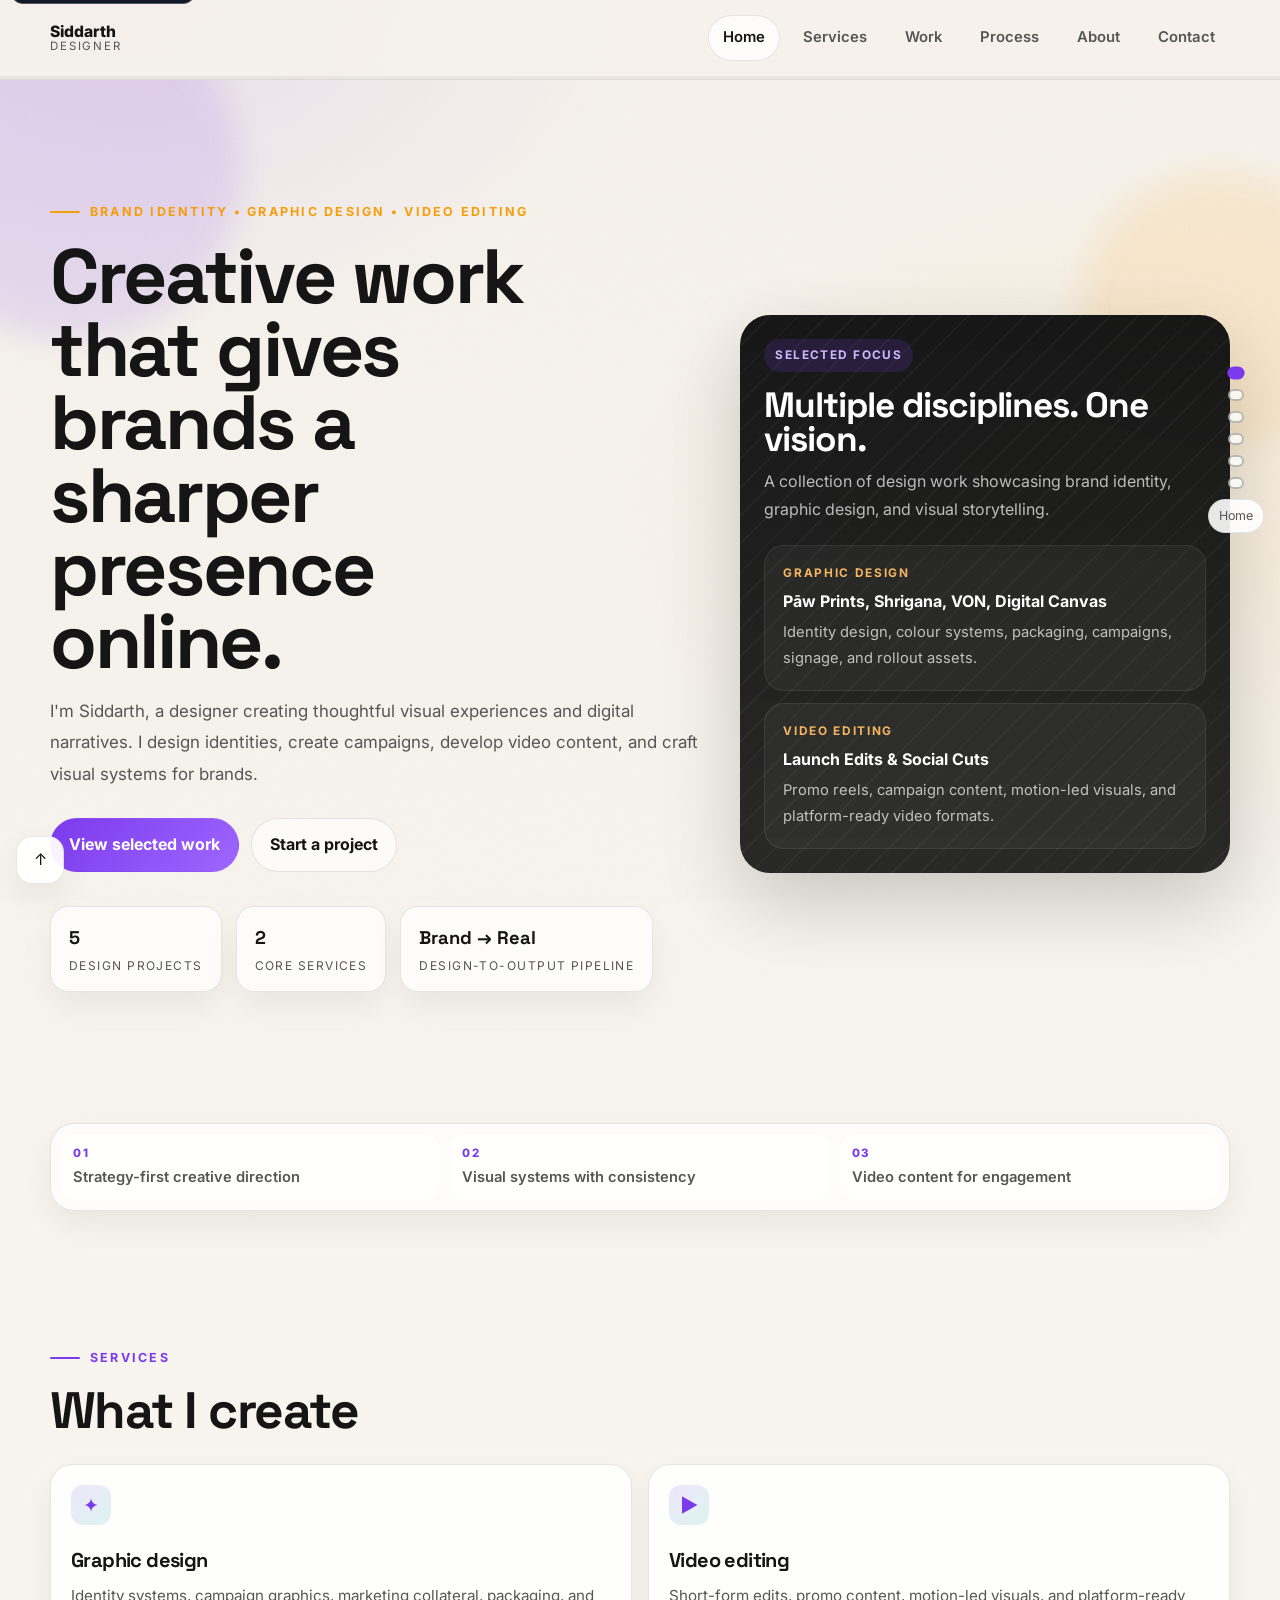
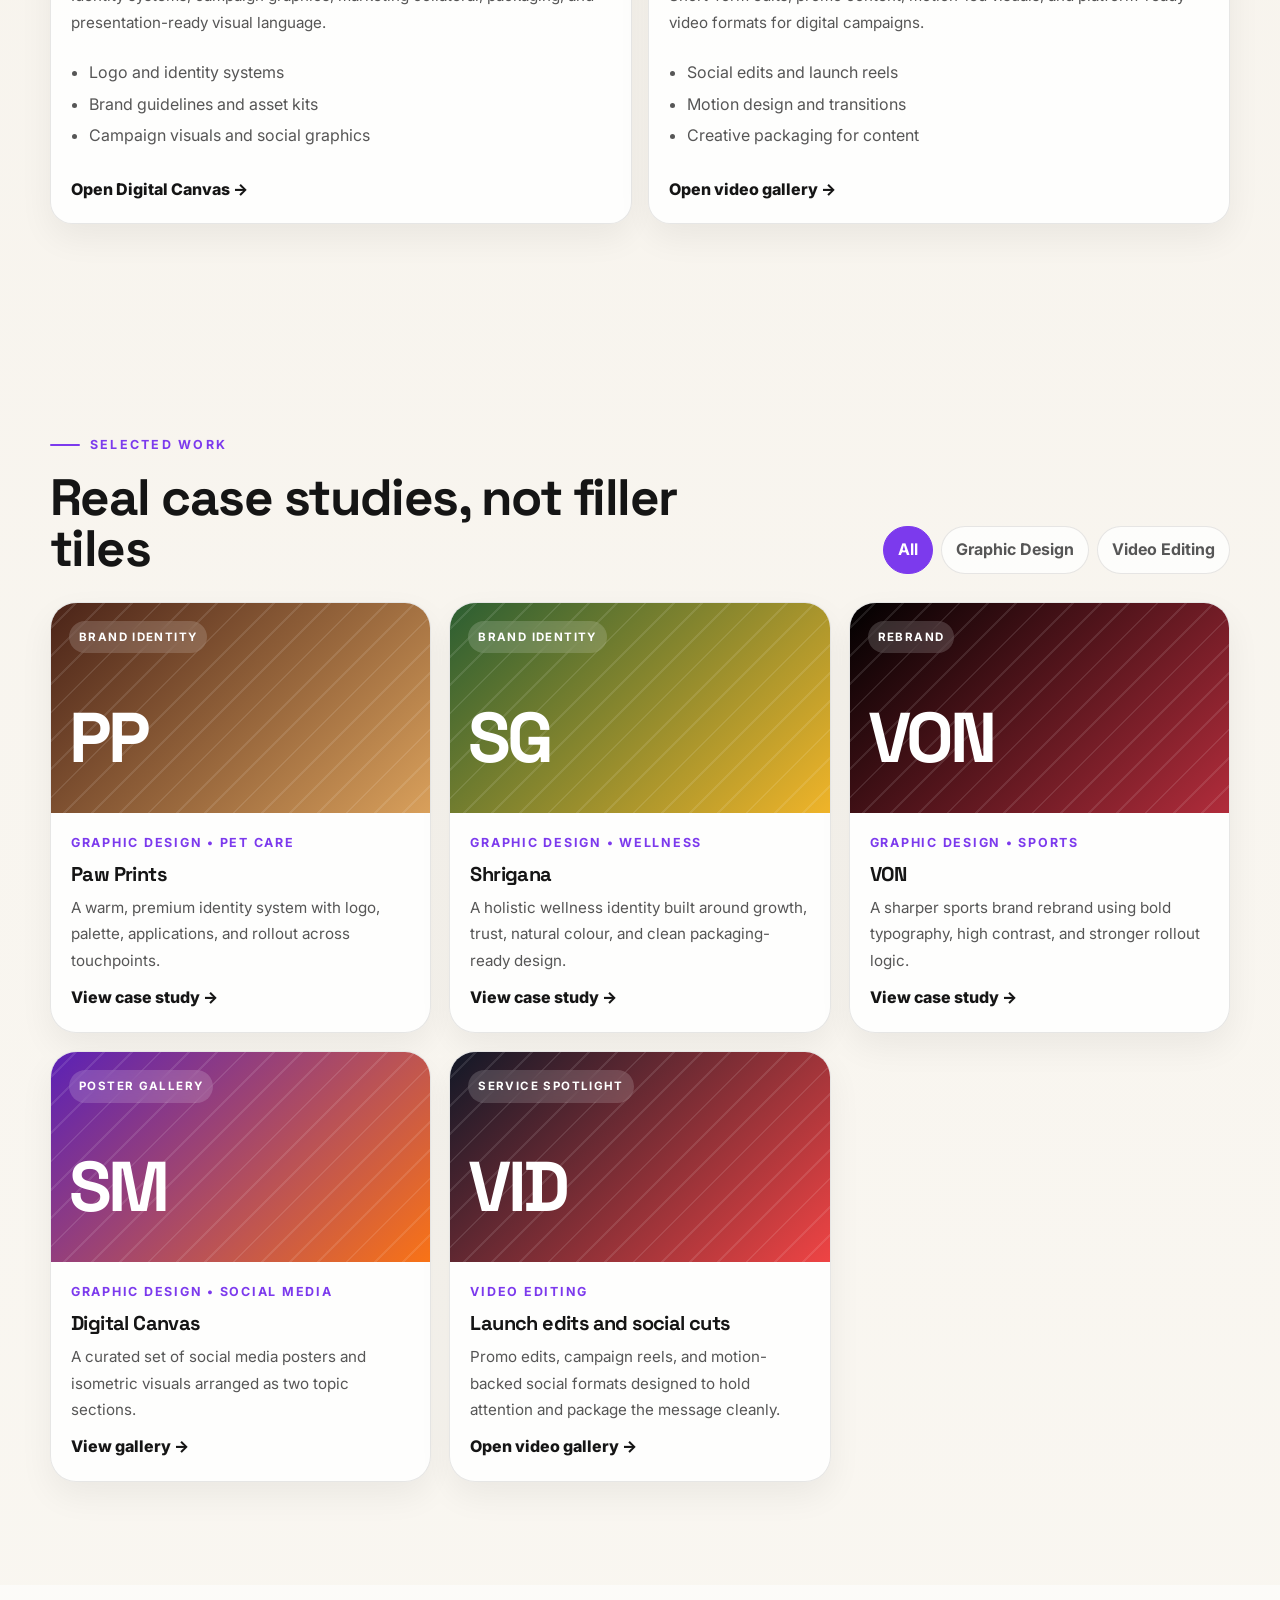
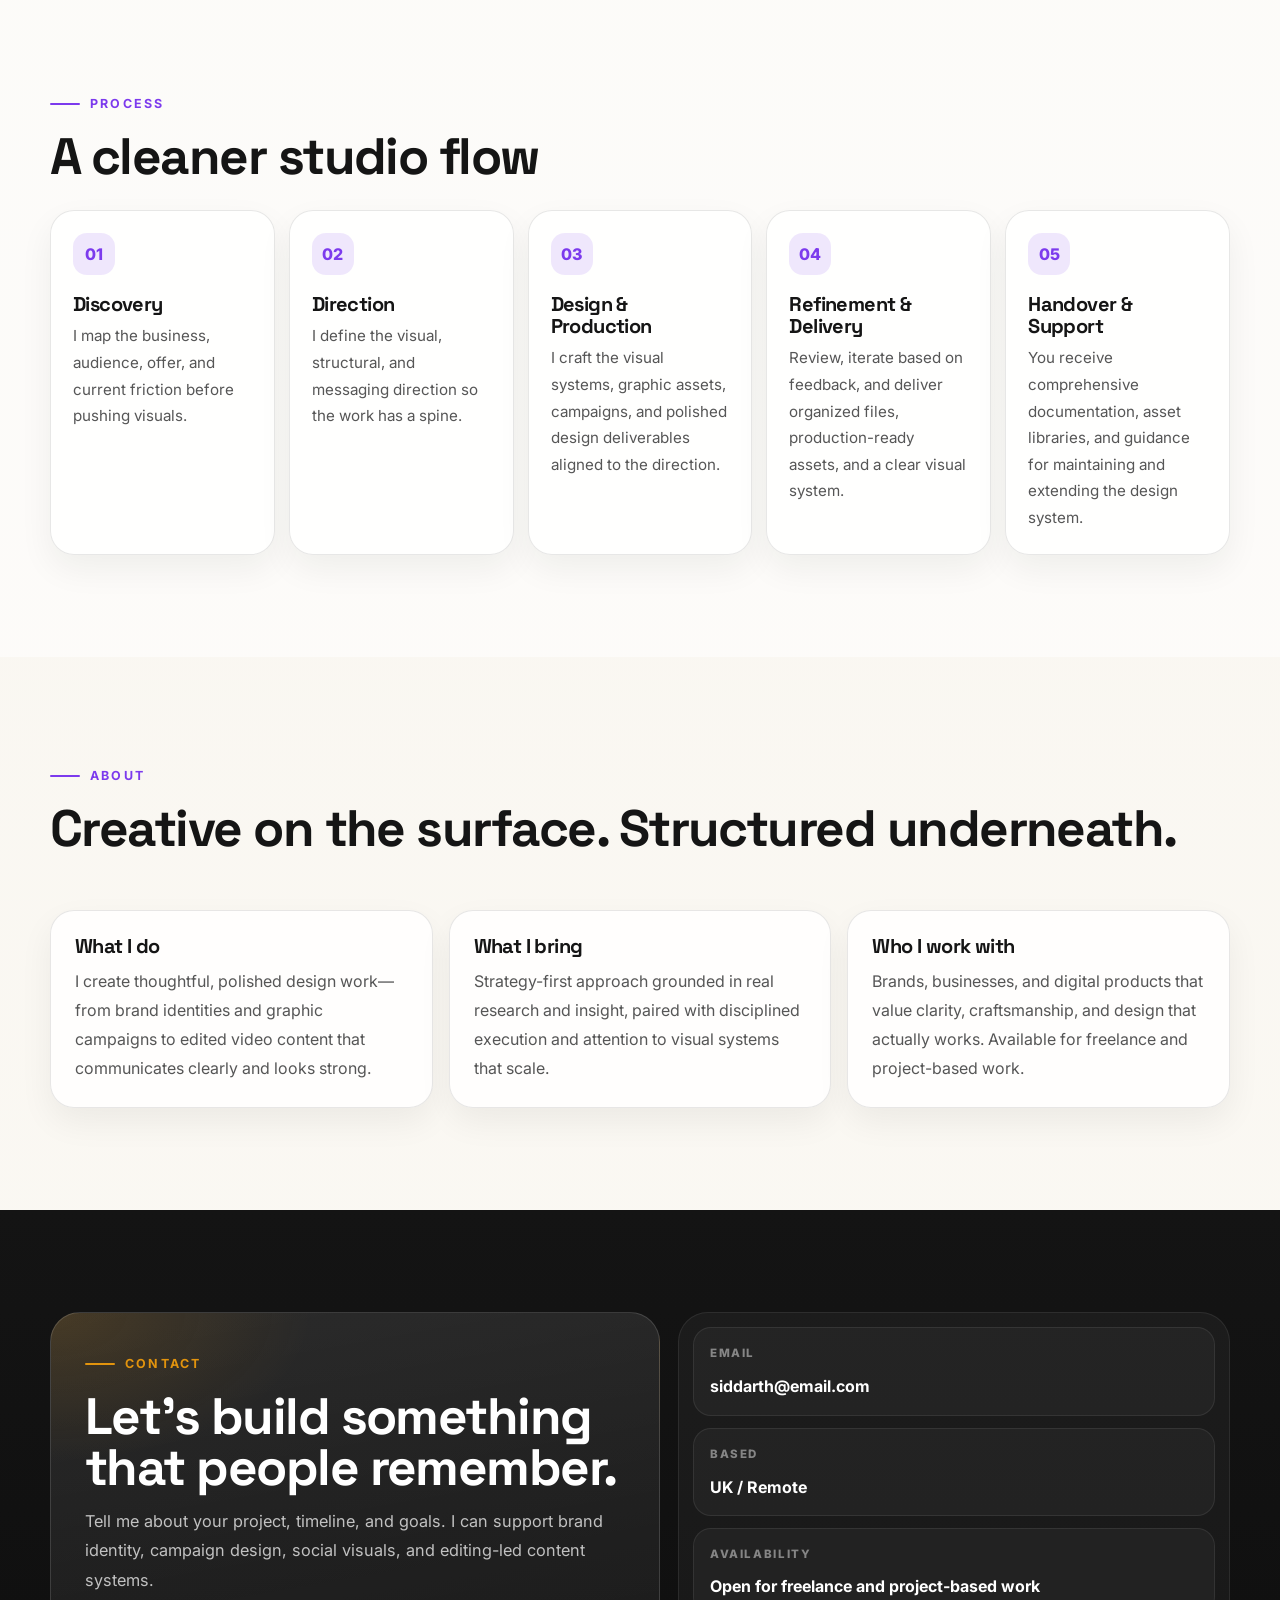
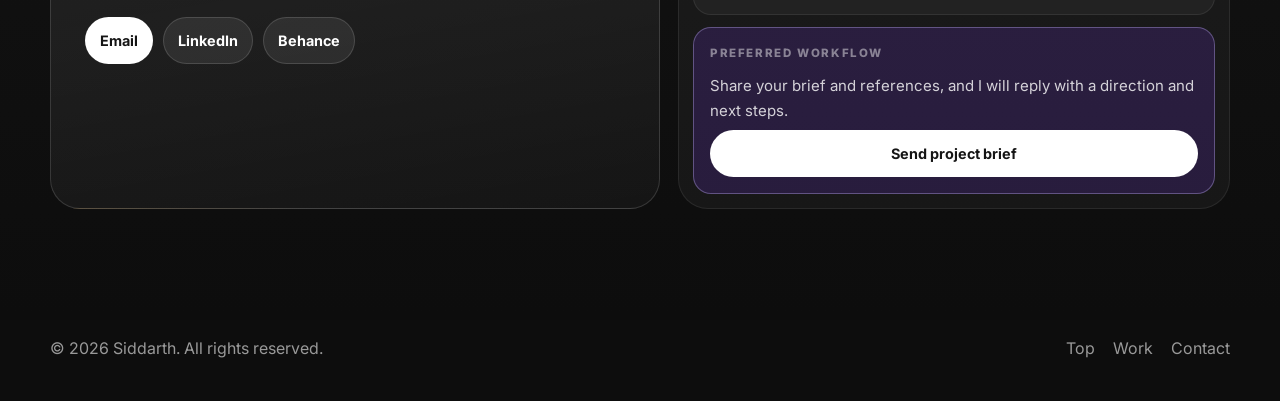
==== index.html @ 97057304 "commit" ====
<!doctype html>
<html lang="en">
<head>
  <meta charset="utf-8" />
  <meta name="viewport" content="width=device-width,initial-scale=1" />
  <title>Siddarth — Creative Designer Portfolio</title>
  <meta name="description" content="Siddarth is a designer specializing in graphic design, brand identity, and video editing. Explore comprehensive case studies and design work." />
  <link rel="preconnect" href="https://fonts.googleapis.com">
  <link rel="preconnect" href="https://fonts.gstatic.com" crossorigin>
  <link href="https://fonts.googleapis.com/css2?family=Inter:wght@400;500;600;700;800&family=Space+Grotesk:wght@500;700&display=swap" rel="stylesheet">
  <link rel="stylesheet" href="style.css" />
  <script defer src="app.js"></script>
</head>
<body>
  <a class="skip-link" href="#main-content">Skip to main content</a>
  <header class="topbar">
    <div class="wrap topbar__row">
      <a class="brand" href="#home" data-jump="#home" aria-label="Siddarth Home">

        <span class="brand__text">
          <span class="brand__name">Siddarth</span>
          <span class="brand__sub">Designer</span>
        </span>
      </a>

      <button class="menuBtn" type="button" data-menu-btn aria-controls="siteNav" aria-expanded="false">
        <span class="menuBtn__line"></span>
        <span class="menuBtn__line"></span>
        <span class="menuBtn__line"></span>
        <span class="srOnly">Open menu</span>
      </button>

      <nav class="nav" id="siteNav" data-nav>
        <a class="nav__link is-active" href="#home" data-jump="#home">Home</a>
        <a class="nav__link" href="#services" data-jump="#services">Services</a>
        <a class="nav__link" href="#work" data-jump="#work">Work</a>
        <a class="nav__link" href="#process" data-jump="#process">Process</a>
        <a class="nav__link" href="#about" data-jump="#about">About</a>
        <a class="nav__link" href="#contact" data-jump="#contact">Contact</a>
      </nav>
    </div>
    <div class="progressWrap" aria-hidden="true">
      <div class="progressBar" data-progress></div>
    </div>
  </header>

  <aside class="rail" aria-label="Quick jump navigation">
    <button class="rail__dot is-active" data-jump="#home" aria-label="Go to Home"></button>
    <button class="rail__dot" data-jump="#services" aria-label="Go to Services"></button>
    <button class="rail__dot" data-jump="#work" aria-label="Go to Work"></button>
    <button class="rail__dot" data-jump="#process" aria-label="Go to Process"></button>
    <button class="rail__dot" data-jump="#about" aria-label="Go to About"></button>
    <button class="rail__dot" data-jump="#contact" aria-label="Go to Contact"></button>
    <span class="rail__label" data-rail-label>Home</span>
  </aside>

  <button class="backToTop" type="button" data-top aria-label="Back to top">↑</button>

  <main id="main-content">
    <section id="home" class="section hero" data-section data-label="Home">
      <div class="hero__glow hero__glow--one" aria-hidden="true"></div>
      <div class="hero__glow hero__glow--two" aria-hidden="true"></div>
      <div class="wrap hero__grid">
        <div class="hero__content reveal">
          <p class="eyebrow">Brand identity • Graphic design • Video editing</p>
          <h1 class="hero__title">Creative work that gives brands a sharper presence online.</h1>
          <p class="hero__lead">
            I'm Siddarth, a designer creating thoughtful visual experiences and digital narratives.
            I design identities, create campaigns, develop video content, and craft visual systems for brands.
          </p>

          <div class="hero__actions">
            <a class="btn btn--primary" href="#work" data-jump="#work">View selected work</a>
            <a class="btn btn--ghost" href="#contact" data-jump="#contact">Start a project</a>
          </div>

          <div class="hero__stats">
            <div class="stat">
              <span class="stat__num">5</span>
              <span class="stat__label">design projects</span>
            </div>
            <div class="stat">
              <span class="stat__num">2</span>
              <span class="stat__label">core services</span>
            </div>
            <div class="stat">
              <span class="stat__num">Brand → Real</span>
              <span class="stat__label">design-to-output pipeline</span>
            </div>
          </div>
        </div>

        <div class="heroPanel reveal reveal--delay1">
          <div class="heroPanel__top">
            <span class="heroPanel__tag">Selected focus</span>
            <h2>Multiple disciplines. One vision.</h2>
            <p>A collection of design work showcasing brand identity, graphic design, and visual storytelling.</p>
          </div>
          <div class="heroPanel__list">
            <article class="heroMiniCard">
              <span class="heroMiniCard__meta">Graphic Design</span>
              <strong>Pāw Prints, Shrigana, VON, Digital Canvas</strong>
              <p>Identity design, colour systems, packaging, campaigns, signage, and rollout assets.</p>
            </article>
            <article class="heroMiniCard">
              <span class="heroMiniCard__meta">Video Editing</span>
              <strong>Launch Edits & Social Cuts</strong>
              <p>Promo reels, campaign content, motion-led visuals, and platform-ready video formats.</p>
            </article>
          </div>
        </div>
      </div>
    </section>

    <section class="section section--tight valueStrip">
      <div class="wrap valueStrip__row reveal">
        <div class="valueStrip__item"><span>01</span> Strategy-first creative direction</div>
        <div class="valueStrip__item"><span>02</span> Visual systems with consistency</div>
        <div class="valueStrip__item"><span>03</span> Video content for engagement</div>
      </div>
    </section>

    <section id="services" class="section" data-section data-label="Services">
      <div class="wrap">
        <div class="sectionHead reveal">
          <p class="eyebrow eyebrow--dark">Services</p>
          <h2>What I create</h2>
        </div>

        <div class="serviceGrid">
          <article class="serviceCard reveal">
            <span class="serviceCard__icon">✦</span>
            <h3>Graphic design</h3>
            <p>Identity systems, campaign graphics, marketing collateral, packaging, and presentation-ready visual language.</p>
            <ul>
              <li>Logo and identity systems</li>
              <li>Brand guidelines and asset kits</li>
              <li>Campaign visuals and social graphics</li>
            </ul>
            <a class="projectCard__ctaLink" href="social-media-posters.html">Open Digital Canvas →</a>
          </article>

          <article class="serviceCard reveal reveal--delay1">
            <span class="serviceCard__icon">▶</span>
            <h3>Video editing</h3>
            <p>Short-form edits, promo content, motion-led visuals, and platform-ready video formats for digital campaigns.</p>
            <ul>
              <li>Social edits and launch reels</li>
              <li>Motion design and transitions</li>
              <li>Creative packaging for content</li>
            </ul>
            <a class="projectCard__ctaLink" href="video-editing-gallery.html">Open video gallery →</a>
          </article>
        </div>
      </div>
    </section>

    <section id="work" class="section workSection" data-section data-label="Work">
      <div class="wrap">
        <div class="sectionHead sectionHead--split reveal">
          <div>
            <p class="eyebrow eyebrow--dark">Selected work</p>
            <h2>Real case studies, not filler tiles</h2>
            <!-- <p class="sectionLead">The fake gallery has been replaced with direct links to the uploaded case-study pages, grouped so the portfolio reads like a real studio site.</p> -->
          </div>

          <div class="filterBar" role="tablist" aria-label="Work filters">
            <button class="filterChip is-active" type="button" data-filter="all" role="tab" aria-selected="true">All</button>
            <button class="filterChip" type="button" data-filter="graphic-design" role="tab" aria-selected="false">Graphic Design</button>
            <button class="filterChip" type="button" data-filter="video-editing" role="tab" aria-selected="false">Video Editing</button>
          </div>
        </div>

        <div class="projectGrid" data-gallery>
          <a class="projectCard reveal" data-tags="graphic-design" href="paw-prints.html">
            <div class="projectCard__visual projectCard__visual--paw">
              <span class="projectCard__badge">Brand Identity</span>
              <div class="projectCard__mark">PP</div>
            </div>
            <div class="projectCard__body">
              <p class="projectCard__meta">Graphic design • Pet care</p>
              <h3>Paw Prints</h3>
              <p>A warm, premium identity system with logo, palette, applications, and rollout across touchpoints.</p>
              <span class="projectCard__cta">View case study →</span>
            </div>
          </a>

          <a class="projectCard reveal reveal--delay1" data-tags="graphic-design" href="shrigana.html">
            <div class="projectCard__visual projectCard__visual--shrigana">
              <span class="projectCard__badge">Brand Identity</span>
              <div class="projectCard__mark">SG</div>
            </div>
            <div class="projectCard__body">
              <p class="projectCard__meta">Graphic design • Wellness</p>
              <h3>Shrigana</h3>
              <p>A holistic wellness identity built around growth, trust, natural colour, and clean packaging-ready design.</p>
              <span class="projectCard__cta">View case study →</span>
            </div>
          </a>

          <a class="projectCard reveal reveal--delay2" data-tags="graphic-design" href="von.html">
            <div class="projectCard__visual projectCard__visual--von">
              <span class="projectCard__badge">Rebrand</span>
              <div class="projectCard__mark">VON</div>
            </div>
            <div class="projectCard__body">
              <p class="projectCard__meta">Graphic design • Sports</p>
              <h3>VON</h3>
              <p>A sharper sports brand rebrand using bold typography, high contrast, and stronger rollout logic.</p>
              <span class="projectCard__cta">View case study →</span>
            </div>
          </a>

          <a class="projectCard reveal" data-tags="graphic-design" href="social-media-posters.html">
            <div class="projectCard__visual projectCard__visual--posters">
              <span class="projectCard__badge">Poster Gallery</span>
              <div class="projectCard__mark">SM</div>
            </div>
            <div class="projectCard__body">
              <p class="projectCard__meta">Graphic design • Social media</p>
              <h3>Digital Canvas</h3>
              <p>A curated set of social media posters and isometric visuals arranged as two topic sections.</p>
              <span class="projectCard__cta">View gallery →</span>
            </div>
          </a>

          <a class="projectCard reveal reveal--delay1" data-tags="video-editing" href="video-editing-gallery.html">
            <div class="projectCard__visual projectCard__visual--video">
              <span class="projectCard__badge">Service Spotlight</span>
              <div class="projectCard__mark">VID</div>
            </div>
            <div class="projectCard__body">
              <p class="projectCard__meta">Video editing</p>
              <h3>Launch edits and social cuts</h3>
              <p>Promo edits, campaign reels, and motion-backed social formats designed to hold attention and package the message cleanly.</p>
              <span class="projectCard__cta">Open video gallery →</span>
            </div>
          </a>
        </div>
      </div>
    </section>

    <section id="process" class="section section--alt" data-section data-label="Process">
      <div class="wrap">
        <div class="sectionHead reveal">
          <p class="eyebrow eyebrow--dark">Process</p>
          <h2>A cleaner studio flow</h2>
          <!-- <p class="sectionLead">The process section has been kept, tightened, and reframed to feel like a real creative engagement — not just placeholder copy.</p> -->
        </div>

        <ol class="processList">
          <li class="processCard reveal">
            <span class="processCard__num">01</span>
            <div>
              <h3>Discovery</h3>
              <p>I map the business, audience, offer, and current friction before pushing visuals.</p>
            </div>
          </li>
          <li class="processCard reveal reveal--delay1">
            <span class="processCard__num">02</span>
            <div>
              <h3>Direction</h3>
              <p>I define the visual, structural, and messaging direction so the work has a spine.</p>
            </div>
          </li>
          <li class="processCard reveal reveal--delay2">
            <span class="processCard__num">03</span>
            <div>
              <h3>Design & Production</h3>
              <p>I craft the visual systems, graphic assets, campaigns, and polished design deliverables aligned to the direction.</p>
            </div>
          </li>
          <li class="processCard reveal reveal--delay3">
            <span class="processCard__num">04</span>
            <div>
              <h3>Refinement & Delivery</h3>
              <p>Review, iterate based on feedback, and deliver organized files, production-ready assets, and a clear visual system.</p>
            </div>
          </li>
          <li class="processCard reveal">
            <span class="processCard__num">05</span>
            <div>
              <h3>Handover & Support</h3>
              <p>You receive comprehensive documentation, asset libraries, and guidance for maintaining and extending the design system.</p>
            </div>
          </li>
        </ol>
      </div>
    </section>

    <section id="about" class="section" data-section data-label="About">
      <div class="wrap aboutGridWrap">
        <div class="sectionHead reveal">
          <p class="eyebrow eyebrow--dark">About</p>
          <h2>Creative on the surface. Structured underneath.</h2>
           <!-- <p class="sectionLead">This combined version keeps the original studio personality, but makes it more commercially useful. It now reads like a studio that can actually win work.</p> -->
        </div>

        <div class="aboutGrid">
          <article class="aboutCard reveal">
            <h3>What I do</h3>
            <p>I create thoughtful, polished design work—from brand identities and graphic campaigns to edited video content that communicates clearly and looks strong.</p>
          </article>
          <article class="aboutCard reveal reveal--delay1">
            <h3>What I bring</h3>
            <p>Strategy-first approach grounded in real research and insight, paired with disciplined execution and attention to visual systems that scale.</p>
          </article>
          <article class="aboutCard reveal reveal--delay2">
            <h3>Who I work with</h3>
            <p>Brands, businesses, and digital products that value clarity, craftsmanship, and design that actually works. Available for freelance and project-based work.</p>
          </article>
        </div>
      </div>
    </section>

    <section id="contact" class="section section--contact" data-section data-label="Contact">
      <div class="wrap contactWrap">
        <div class="contactIntro reveal">
          <p class="eyebrow eyebrow--light">Contact</p>
          <h2>Let's build something that people remember.</h2>
          <p class="sectionLead sectionLead--light">Tell me about your project, timeline, and goals. I can support brand identity, campaign design, social visuals, and editing-led content systems.</p>

          <div class="contactActions contactActions--social">
            <a href="mailto:siddarth@email.com" class="btn btn--light btn--icon">
              <span>Email</span>
            </a>
            <a href="https://linkedin.com/in/siddarth" target="_blank" rel="noopener noreferrer" class="btn btn--ghost-light btn--icon" aria-label="LinkedIn">
              <span>LinkedIn</span>
            </a>
            <a href="https://behance.net/siddarth" target="_blank" rel="noopener noreferrer" class="btn btn--ghost-light btn--icon" aria-label="Behance">
              <span>Behance</span>
            </a>
          </div>
        </div>

        <aside class="contactPanel reveal reveal--delay1" aria-label="Contact details">
          <div class="contactPanel__card">
            <span class="contactInfo__label">Email</span>
            <a class="contactPanel__link" href="mailto:siddarth@email.com">siddarth@email.com</a>
          </div>

          <div class="contactPanel__card">
            <span class="contactInfo__label">Based</span>
            <strong>UK / Remote</strong>
          </div>

          <div class="contactPanel__card">
            <span class="contactInfo__label">Availability</span>
            <strong>Open for freelance and project-based work</strong>
          </div>

          <div class="contactPanel__card contactPanel__card--cta">
            <span class="contactInfo__label">Preferred workflow</span>
            <p>Share your brief and references, and I will reply with a direction and next steps.</p>
            <a href="mailto:siddarth@email.com" class="btn btn--light btn--icon">
              <span>Send project brief</span>
            </a>
          </div>
        </aside>
      </div>
    </section>
  </main>

  <footer class="footer">
    <div class="wrap footer__row">
      <p>© <span data-year></span> Siddarth. All rights reserved.</p>
      <div class="footer__links">
        <a href="#home" data-jump="#home">Top</a>
        <a href="#work" data-jump="#work">Work</a>
        <a href="#contact" data-jump="#contact">Contact</a>
      </div>
    </div>
  </footer>
</body>
</html>
---- style.css ----
:root{
  --bg:#f6f2eb;
  --surface:#ffffff;
  --surface-2:#f0ebe3;
  --ink:#151515;
  --ink-soft:#565656;
  --line:rgba(21,21,21,.1);
  --line-strong:rgba(21,21,21,.16);
  --accent:#7c3aed;
  --accent-2:#f59e0b;
  --accent-3:#14b8a6;
  --accent-4:#ef4444;
  --dark:#101010;
  --dark-2:#181818;
  --radius:24px;
  --wrap:1180px;
  --pad:clamp(18px, 2.4vw, 30px);
  --shadow:0 24px 60px rgba(0,0,0,.08);
  --shadow-soft:0 14px 34px rgba(0,0,0,.06);
}
*{box-sizing:border-box}
html{scroll-behavior:smooth}
body{
  margin:0;
  background:
    radial-gradient(900px 600px at 10% 0%, rgba(124,58,237,.10), transparent 60%),
    radial-gradient(900px 600px at 90% 10%, rgba(245,158,11,.08), transparent 60%),
    linear-gradient(180deg, var(--bg) 0%, #fbf9f4 100%);
  color:var(--ink);
  font-family:Inter, system-ui, sans-serif;
  line-height:1.6;
}
body::before{
  content:"";
  position:fixed;
  inset:0;
  pointer-events:none;
  opacity:.16;
  mix-blend-mode:multiply;
  background-image:url("data:image/svg+xml,%3Csvg xmlns='http://www.w3.org/2000/svg' width='120' height='120'%3E%3Cfilter id='n'%3E%3CfeTurbulence type='fractalNoise' baseFrequency='.75' numOctaves='3' stitchTiles='stitch'/%3E%3C/filter%3E%3Crect width='120' height='120' filter='url(%23n)' opacity='.22'/%3E%3C/svg%3E");
}
a{color:inherit;text-decoration:none}
button,input,select,textarea{font:inherit}
button{cursor:pointer}
.wrap{width:min(var(--wrap), calc(100% - (var(--pad) * 2)));margin-inline:auto}
.srOnly{position:absolute;width:1px;height:1px;overflow:hidden;clip:rect(0,0,0,0);white-space:nowrap}

.skip-link{
  position:absolute;
  left:12px;
  top:-44px;
  z-index:10000;
  background:#111827;
  color:#ffffff;
  padding:10px 14px;
  border-radius:10px;
  border:1px solid rgba(255,255,255,.25);
  text-decoration:none;
}
.skip-link:focus{top:12px}

a:focus-visible,
button:focus-visible,
input:focus-visible,
select:focus-visible,
textarea:focus-visible,
[tabindex]:focus-visible{
  outline:3px solid #2563eb;
  outline-offset:3px;
  border-radius:6px;
}

h1,h2,h3{margin:0;font-family:"Space Grotesk", Inter, sans-serif;letter-spacing:-.03em}
h1{font-size:clamp(2.7rem, 6vw, 5.6rem);line-height:.95}
h2{font-size:clamp(2rem, 4vw, 3.3rem);line-height:.98}
h3{font-size:1.25rem;line-height:1.1}
p{margin:0}

.topbar{
  position:sticky;
  top:0;
  z-index:60;
  background:rgba(246,242,235,.84);
  backdrop-filter:blur(18px);
  border-bottom:1px solid var(--line);
}
.topbar__row{
  display:flex;
  align-items:center;
  justify-content:space-between;
  gap:18px;
  min-height:76px;
}
.brand{display:flex;align-items:center;gap:12px;min-width:0}
.brand__mark{
  width:38px;height:38px;border-radius:14px;flex:0 0 auto;
  background:linear-gradient(135deg, var(--accent), var(--accent-2));
  box-shadow:0 14px 28px rgba(124,58,237,.20);
  position:relative;
}
.brand__mark::after{
  content:"";position:absolute;inset:8px;border-radius:10px;border:1px solid rgba(255,255,255,.4)
}
.brand__text{display:flex;flex-direction:column;line-height:1.05;min-width:0}
.brand__name{font-weight:800;font-size:.98rem;color:var(--ink)}
.brand__sub{font-size:.72rem;text-transform:uppercase;letter-spacing:.16em;color:var(--ink-soft)}

.nav{display:flex;align-items:center;gap:8px}
.nav__link{
  padding:10px 14px;border-radius:999px;color:var(--ink-soft);
  border:1px solid transparent;transition:all .18s ease;font-weight:600;font-size:.93rem
}
.nav__link:hover,.nav__link.is-active{background:rgba(255,255,255,.75);border-color:var(--line);color:var(--ink)}

.menuBtn{
  display:none;flex-direction:column;gap:4px;background:#fff;border:1px solid var(--line);
  border-radius:14px;padding:12px 11px;box-shadow:var(--shadow-soft)
}
.menuBtn__line{display:block;width:20px;height:2px;background:var(--ink);border-radius:999px}

.progressWrap{height:3px;background:rgba(0,0,0,.05)}
.progressBar{height:100%;width:0;background:linear-gradient(90deg, var(--accent), var(--accent-2), var(--accent-3));transition:width .08s linear}

.rail{
  position:fixed;right:16px;top:50%;transform:translateY(-50%);z-index:45;
  display:flex;flex-direction:column;align-items:center;gap:10px
}
.rail__dot{width:12px;height:12px;border-radius:999px;border:2px solid rgba(21,21,21,.28);background:rgba(255,255,255,.8);transition:all .18s ease}
.rail__dot:hover,.rail__dot.is-active{background:var(--accent);border-color:var(--accent);transform:scale(1.08)}
.rail__label{padding:6px 10px;border-radius:999px;background:rgba(255,255,255,.9);border:1px solid var(--line);font-size:.78rem;color:var(--ink-soft)}

.backToTop{
  position:fixed;left:16px;bottom:16px;z-index:45;width:48px;height:48px;border-radius:16px;
  border:1px solid var(--line);background:rgba(255,255,255,.94);box-shadow:var(--shadow-soft);
  color:var(--ink);font-size:1rem;display:grid;place-items:center
}
.backToTop:hover{transform:translateY(-2px)}

.section{position:relative;padding:clamp(68px, 8vw, 112px) 0}
.section--tight{padding:28px 0}
.section--alt{background:rgba(255,255,255,.55)}
.section--contact{background:linear-gradient(180deg, #141414, #0d0d0d);color:#fff}

.reveal{opacity:0;transform:translateY(22px);transition:opacity .55s ease, transform .55s ease}
.reveal.is-in{opacity:1;transform:none}
.reveal--delay1{transition-delay:.08s}
.reveal--delay2{transition-delay:.16s}
.reveal--delay3{transition-delay:.24s}

.eyebrow{
  display:inline-flex;align-items:center;gap:10px;margin-bottom:18px;
  font-size:.78rem;font-weight:700;letter-spacing:.18em;text-transform:uppercase;color:var(--accent-2)
}
.eyebrow::before{content:"";width:30px;height:2px;border-radius:999px;background:currentColor}
.eyebrow--dark{color:var(--accent)}
.eyebrow--light{color:rgba(245,158,11,.9)}
.sectionLead{max-width:64ch;color:var(--ink-soft);font-size:1.02rem;line-height:1.8;margin-top:14px}
.sectionLead--light{color:rgba(255,255,255,.72)}
.sectionHead{margin-bottom:28px}
.sectionHead--split{display:flex;justify-content:space-between;align-items:flex-end;gap:18px;flex-wrap:wrap}
.sectionHead--split > div{max-width:66ch}

.hero{padding-top:clamp(72px, 9vw, 130px);overflow:hidden}
.hero__glow{
  position:absolute;border-radius:999px;filter:blur(16px);pointer-events:none;opacity:.7
}
.hero__glow--one{width:340px;height:340px;background:rgba(124,58,237,.18);top:-80px;left:-100px}
.hero__glow--two{width:280px;height:280px;background:rgba(245,158,11,.16);right:-80px;top:90px}
.hero__grid{display:grid;grid-template-columns:1.15fr .85fr;gap:28px;align-items:center}
.hero__content{position:relative;z-index:1}
.hero__title{max-width:11ch}
.hero__lead{max-width:62ch;color:var(--ink-soft);font-size:1.06rem;line-height:1.85;margin-top:18px}
.hero__actions{display:flex;gap:12px;flex-wrap:wrap;margin-top:28px}
.hero__stats{display:flex;gap:14px;flex-wrap:wrap;margin-top:34px}
.stat{
  min-width:150px;padding:16px 18px;border-radius:18px;background:rgba(255,255,255,.72);
  border:1px solid var(--line);box-shadow:var(--shadow-soft)
}
.stat__num{display:block;font-family:"Space Grotesk", sans-serif;font-size:1.15rem;font-weight:700;color:var(--ink)}
.stat__label{display:block;margin-top:4px;font-size:.75rem;color:var(--ink-soft);text-transform:uppercase;letter-spacing:.12em}

.btn{
  display:inline-flex;align-items:center;justify-content:center;gap:8px;padding:13px 18px;border-radius:999px;
  border:1px solid var(--line);background:#fff;color:var(--ink);font-weight:700;transition:all .18s ease
}
.btn:hover{transform:translateY(-2px);box-shadow:var(--shadow-soft)}
.btn--primary{background:linear-gradient(135deg, var(--accent), #9f67ff);color:#fff;border-color:transparent}
.btn--ghost{background:rgba(255,255,255,.65)}
.btn--light{background:#fff;color:var(--ink);border-color:transparent}
.btn--ghost-light{background:rgba(255,255,255,.08);color:#fff;border-color:rgba(255,255,255,.14)}
.btn--block{width:100%}

.heroPanel{
  position:relative;z-index:1;padding:24px;border-radius:30px;background:linear-gradient(180deg, rgba(18,18,18,.98), rgba(29,29,29,.95));
  color:#fff;box-shadow:0 30px 80px rgba(0,0,0,.18);overflow:hidden
}
.heroPanel::before{
  content:"";position:absolute;inset:0;background:repeating-linear-gradient(-45deg, transparent, transparent 18px, rgba(255,255,255,.03) 18px, rgba(255,255,255,.03) 20px)
}
.heroPanel__top,.heroPanel__list{position:relative;z-index:1}
.heroPanel__tag{display:inline-block;padding:7px 11px;border-radius:999px;background:rgba(124,58,237,.16);color:#ceb8ff;font-size:.74rem;font-weight:700;text-transform:uppercase;letter-spacing:.12em}
.heroPanel h2{font-size:clamp(1.6rem, 3vw, 2.2rem);margin-top:16px}
.heroPanel p{color:rgba(255,255,255,.70);line-height:1.75;margin-top:10px}
.heroPanel__list{display:grid;gap:12px;margin-top:22px}
.heroMiniCard{padding:18px;border-radius:20px;background:rgba(255,255,255,.04);border:1px solid rgba(255,255,255,.08)}
.heroMiniCard__meta{display:block;color:#f5b560;font-size:.74rem;font-weight:700;text-transform:uppercase;letter-spacing:.14em;margin-bottom:6px}
.heroMiniCard strong{display:block;font-size:1rem}
.heroMiniCard p{margin-top:6px;font-size:.92rem}

.valueStrip__row{
  display:grid;grid-template-columns:repeat(3,1fr);gap:10px;padding:10px;border-radius:24px;
  background:rgba(255,255,255,.72);border:1px solid var(--line);box-shadow:var(--shadow-soft)
}
.valueStrip__item{padding:10px 12px;border-radius:16px;background:rgba(255,255,255,.75);font-weight:600;color:var(--ink-soft);font-size:.92rem}
.valueStrip__item span{display:block;color:var(--accent);font-size:.72rem;font-weight:800;letter-spacing:.14em;text-transform:uppercase;margin-bottom:4px}

.serviceGrid{display:grid;grid-template-columns:repeat(2,1fr);gap:16px}
.serviceCard{
  padding:20px;border-radius:22px;background:rgba(255,255,255,.84);border:1px solid var(--line);
  box-shadow:var(--shadow-soft);transition:all .18s ease;display:flex;flex-direction:column;gap:12px
}
.serviceCard:hover{transform:translateY(-4px);box-shadow:var(--shadow)}
.serviceCard__icon{
  display:grid;place-items:center;width:40px;height:40px;border-radius:12px;
  background:linear-gradient(135deg, rgba(124,58,237,.12), rgba(20,184,166,.14));
  color:var(--accent);font-weight:800;margin-bottom:12px;font-size:1.2rem
}
.serviceCard h3{margin:0}
.serviceCard p{color:var(--ink-soft);font-size:.95rem;line-height:1.75;margin:0}
.serviceCard ul{margin:12px 0 0;padding-left:18px;color:var(--ink-soft);display:grid;gap:6px}

.filterBar{display:flex;gap:8px;flex-wrap:wrap;justify-content:flex-end}
.filterChip{
  padding:10px 14px;border-radius:999px;border:1px solid var(--line);
  background:rgba(255,255,255,.75);color:var(--ink-soft);font-weight:700;transition:all .18s ease
}
.filterChip:hover,.filterChip.is-active{background:var(--accent);border-color:var(--accent);color:#fff}

.projectGrid{display:grid;grid-template-columns:repeat(3,1fr);gap:18px}
.projectCard{
  display:flex;flex-direction:column;overflow:hidden;border-radius:26px;background:rgba(255,255,255,.84);
  border:1px solid var(--line);box-shadow:var(--shadow-soft);transition:all .18s ease;min-height:100%
}
.projectCard:hover{transform:translateY(-6px);box-shadow:var(--shadow)}
.projectCard.is-hidden{display:none}
.projectCard__visual{
  position:relative;min-height:210px;padding:18px;display:flex;align-items:flex-end;overflow:hidden
}
.projectCard__visual::after{
  content:"";position:absolute;inset:0;background:repeating-linear-gradient(-45deg, transparent, transparent 18px, rgba(255,255,255,.10) 18px, rgba(255,255,255,.10) 20px)
}
.projectCard__badge{
  position:absolute;left:18px;top:18px;z-index:1;padding:7px 10px;border-radius:999px;background:rgba(255,255,255,.16);
  backdrop-filter:blur(10px);color:#fff;font-size:.72rem;font-weight:700;text-transform:uppercase;letter-spacing:.12em
}
.projectCard__mark{
  position:relative;z-index:1;font-family:"Space Grotesk", sans-serif;font-size:clamp(2.8rem, 6vw, 4.4rem);
  font-weight:700;letter-spacing:-.06em;color:#fff
}
.projectCard__body{display:flex;flex-direction:column;gap:10px;padding:20px 20px 22px;flex:1}
.projectCard__meta{font-size:.78rem;font-weight:700;color:var(--accent);text-transform:uppercase;letter-spacing:.14em}
.projectCard__body p:not(.projectCard__meta){color:var(--ink-soft);line-height:1.75;font-size:.95rem}
.projectCard__cta,.projectCard__ctaLink{margin-top:auto;font-weight:800;color:var(--ink)}
.projectCard__ctaLink:hover{text-decoration:underline}
.serviceCard .projectCard__ctaLink{display:inline-flex;margin-top:16px}

.projectCard__visual--paw{background:linear-gradient(135deg, #4a2318, #d9a05b)}
.projectCard__visual--shrigana{background:linear-gradient(135deg, #2b5e32, #f0b429)}
.projectCard__visual--von{background:linear-gradient(135deg, #000000, #b12c3b)}
.projectCard__visual--globast{background:linear-gradient(135deg, #0d0d14, #7c3aed)}
.projectCard__visual--ott{background:linear-gradient(135deg, #050812, #00a3cc)}
.projectCard__visual--understanding{background:linear-gradient(135deg, #171513, #f4c542)}
.projectCard__visual--verdura{background:linear-gradient(135deg, #0f2410, #4ade80)}
.projectCard__visual--ahpalace{background:linear-gradient(135deg, #1d110c, #c38a3a)}
.projectCard__visual--ttgroup{background:linear-gradient(135deg, #0f172a, #334155)}
.projectCard__visual--research{background:linear-gradient(135deg, #1e1b2e, #6d28d9)}
.projectCard__visual--web{background:linear-gradient(135deg, #0f172a, #0ea5e9)}
.projectCard__visual--video{background:linear-gradient(135deg, #111827, #ef4444)}
.projectCard__visual--posters{background:linear-gradient(135deg, #5b21b6, #f97316)}

.posterGrid{display:grid;grid-template-columns:repeat(4,1fr);gap:16px}
.posterCard{
  display:flex;flex-direction:column;overflow:hidden;border-radius:26px;background:rgba(255,255,255,.84);
  border:1px solid var(--line);box-shadow:var(--shadow-soft);transition:all .18s ease;min-height:100%
}
.posterCard:hover{transform:translateY(-6px);box-shadow:var(--shadow)}
.posterCard__visual{position:relative;aspect-ratio:4/5;overflow:hidden;background:linear-gradient(135deg, rgba(124,58,237,.10), rgba(245,158,11,.08))}
.posterCard__visual::after{
  content:"";position:absolute;inset:0;background:linear-gradient(180deg, transparent 40%, rgba(0,0,0,.14) 100%)
}
.posterCard__visual img{width:100%;height:100%;display:block;object-fit:cover}
.posterCard__body{display:flex;flex-direction:column;gap:8px;padding:18px 18px 20px;flex:1}
.posterCard__body p:not(.projectCard__meta){color:var(--ink-soft);line-height:1.75;font-size:.94rem}

.posterSection__footer{display:flex;justify-content:flex-start;margin-top:22px}

.processList{display:grid;grid-template-columns:repeat(5,1fr);gap:14px;list-style:none;padding:0;margin:0}
.processCard{
  padding:22px;border-radius:24px;background:rgba(255,255,255,.84);border:1px solid var(--line);box-shadow:var(--shadow-soft)
}
.processCard__num{display:inline-flex;align-items:center;justify-content:center;width:42px;height:42px;border-radius:14px;background:rgba(124,58,237,.12);color:var(--accent);font-weight:800;margin-bottom:18px}
.processCard p{color:var(--ink-soft);line-height:1.75;margin-top:8px;font-size:.95rem}

.aboutGridWrap{display:grid;gap:28px}
.aboutGrid{display:grid;grid-template-columns:repeat(3,1fr);gap:16px}
.aboutCard{padding:24px;border-radius:24px;background:rgba(255,255,255,.84);border:1px solid var(--line);box-shadow:var(--shadow-soft)}
.aboutCard p{color:var(--ink-soft);line-height:1.8;margin-top:10px}

.contactWrap{display:grid;grid-template-columns:1.05fr .95fr;gap:18px;align-items:stretch}
.contactIntro{
  padding:34px;
  border-radius:30px;
  background:
    radial-gradient(420px 240px at 0% 0%, rgba(245,158,11,.14), transparent 62%),
    linear-gradient(170deg, rgba(255,255,255,.10), rgba(255,255,255,.03));
  border:1px solid rgba(255,255,255,.14)
}
.contactInfo{display:grid;gap:16px;margin-top:0}
.contactInfo__label{display:block;font-size:.72rem;font-weight:800;color:rgba(255,255,255,.45);text-transform:uppercase;letter-spacing:.14em;margin-bottom:4px}
.contactActions--social{display:flex;gap:10px;flex-wrap:wrap;margin-top:22px}
.contactPanel{
  display:grid;
  grid-template-columns:1fr;
  gap:12px;
  padding:14px;
  border-radius:30px;
  background:rgba(255,255,255,.04);
  border:1px solid rgba(255,255,255,.08)
}
.contactPanel__card{
  display:grid;
  gap:7px;
  padding:16px;
  border-radius:18px;
  background:rgba(255,255,255,.04);
  border:1px solid rgba(255,255,255,.08)
}
.contactPanel__card strong{color:#fff;font-size:1rem;line-height:1.5}
.contactPanel__link{color:#fff;font-weight:700;font-size:1rem}
.contactPanel__link:hover{text-decoration:underline}
.contactPanel__card--cta{background:rgba(124,58,237,.18);border-color:rgba(196,181,253,.36)}
.contactPanel__card--cta p{color:rgba(255,255,255,.8);line-height:1.65;font-size:.94rem}
.btn--icon{display:inline-flex;align-items:center;justify-content:center;gap:6px;padding:11px 14px;font-size:.9rem}
.btn--icon svg{width:14px;height:14px}
.contactForm{display:none}
.field{display:flex;flex-direction:column;gap:8px}
.field--full{grid-column:1/-1}
.field span{font-size:.82rem;font-weight:700;color:var(--ink-soft);text-transform:uppercase;letter-spacing:.12em}
.field input,.field select,.field textarea{
  width:100%;border:1px solid var(--line-strong);background:#fff;border-radius:18px;padding:14px 16px;color:var(--ink);outline:none;transition:border-color .18s ease, box-shadow .18s ease
}
.field input:focus,.field select:focus,.field textarea:focus{border-color:var(--accent);box-shadow:0 0 0 4px rgba(124,58,237,.10)}
.formMsg{grid-column:1/-1;min-height:1.4em;color:var(--ink-soft);font-size:.9rem}

.footer{padding:24px 0 40px;background:#0d0d0d;color:rgba(255,255,255,.58)}
.footer__row{display:flex;align-items:center;justify-content:space-between;gap:14px;flex-wrap:wrap}
.footer__links{display:flex;gap:18px;flex-wrap:wrap}
.footer__links a:hover{color:#fff}

@media (max-width: 1100px){
  .serviceGrid,.projectGrid,.posterGrid,.aboutGrid{grid-template-columns:1fr 1fr}
  .processList{grid-template-columns:1fr 1fr 1fr}
}

@media (max-width: 920px){
  .hero__grid,.contactWrap{grid-template-columns:1fr}
  .valueStrip__row{grid-template-columns:1fr 1fr}
  .contactIntro{padding:28px}
  .contactPanel{padding:10px}
  .rail{display:none}
  .nav{
    position:absolute;left:var(--pad);right:var(--pad);top:calc(100% + 10px);display:none;flex-direction:column;align-items:stretch;
    padding:14px;border-radius:22px;background:rgba(255,255,255,.96);border:1px solid var(--line);box-shadow:var(--shadow)
  }
  .nav.is-open{display:flex}
  .menuBtn{display:flex}
}

@media (max-width: 720px){
  h1{font-size:clamp(2.2rem, 12vw, 3.6rem)}
  h2{font-size:clamp(1.8rem, 9vw, 2.5rem)}
  .serviceGrid,.projectGrid,.posterGrid,.aboutGrid,.processList,.valueStrip__row,.contactForm{grid-template-columns:1fr}
  .contactIntro{padding:22px;border-radius:24px}
  .contactActions--social .btn{width:100%}
  .contactPanel{border-radius:24px}
  .sectionHead--split{align-items:flex-start}
  .filterBar{justify-content:flex-start}
  .stat{min-width:unset;width:100%}
  .contactForm{padding:18px}
  .field--full{grid-column:auto}
  .backToTop{left:auto;right:16px;bottom:16px}
}

@media (prefers-reduced-motion: reduce){
  html{scroll-behavior:auto}
  .reveal{opacity:1;transform:none;transition:none}
  *{scroll-behavior:auto !important}
}
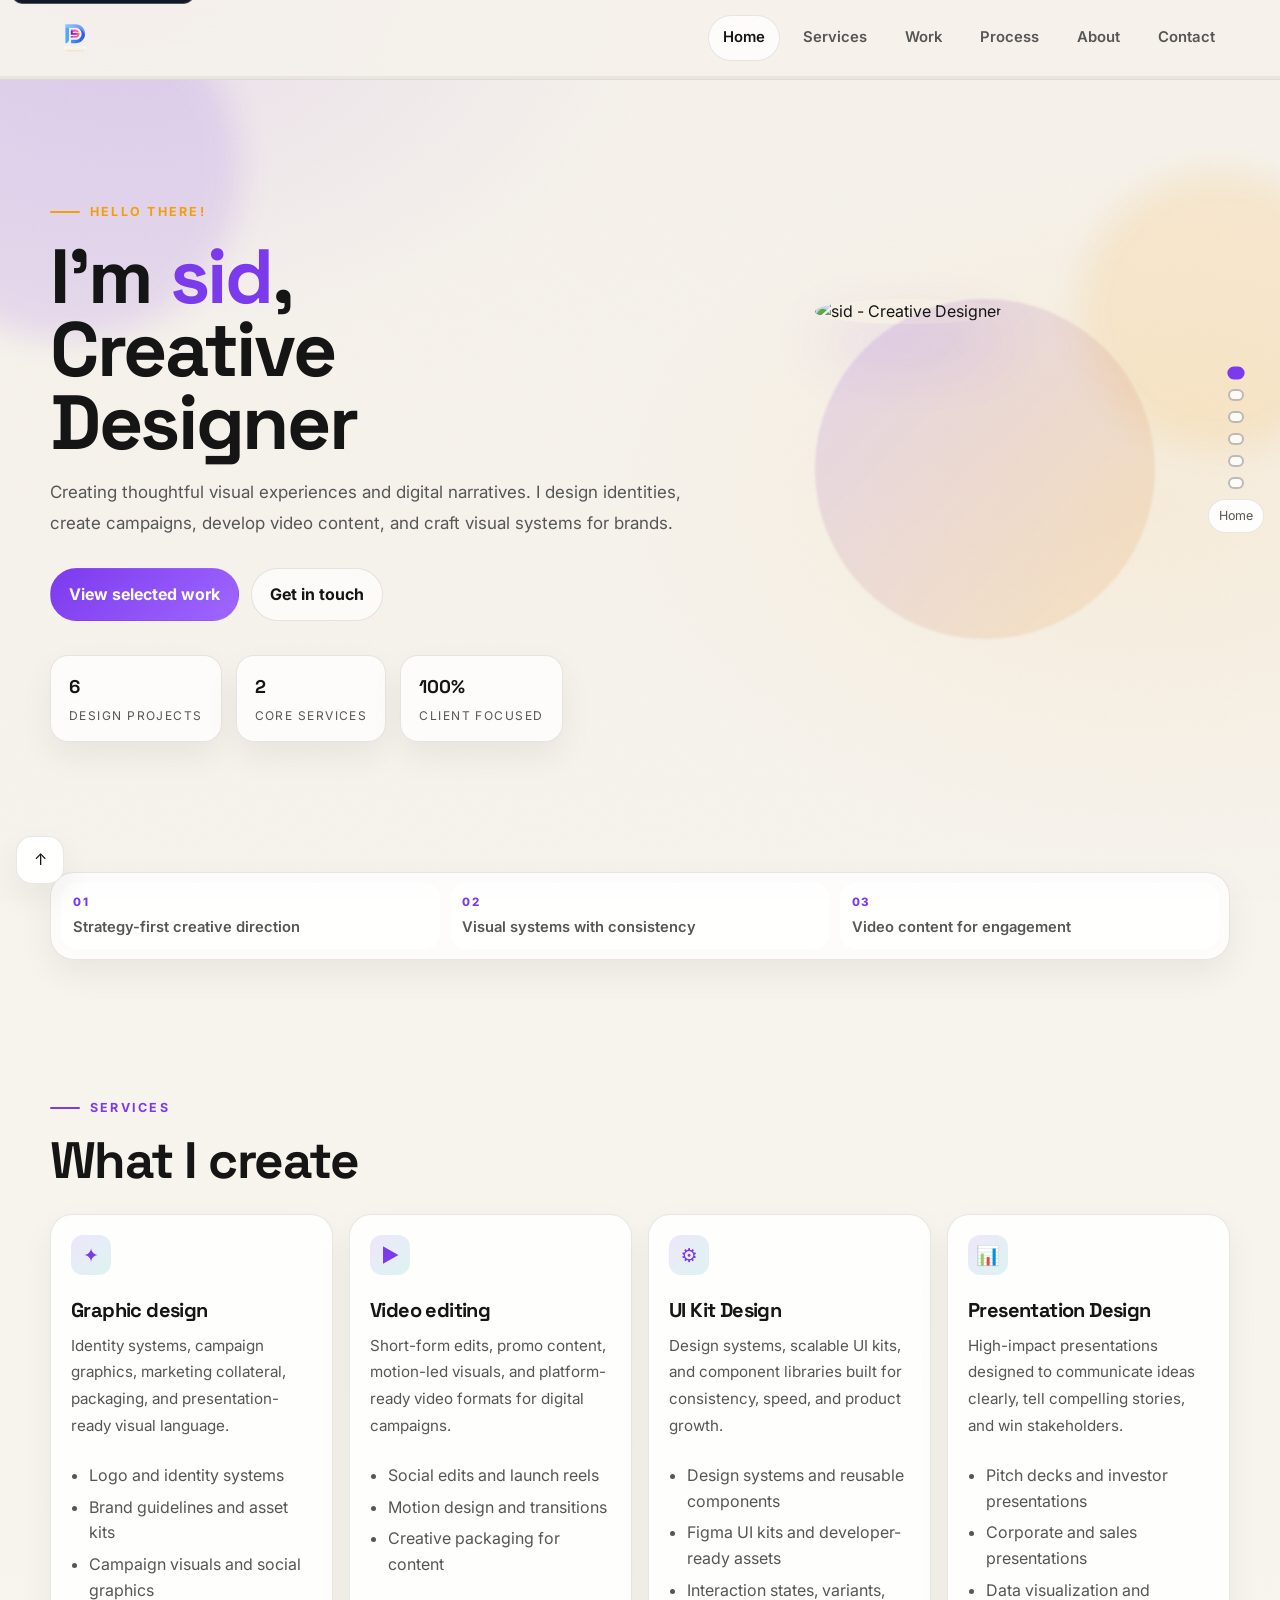
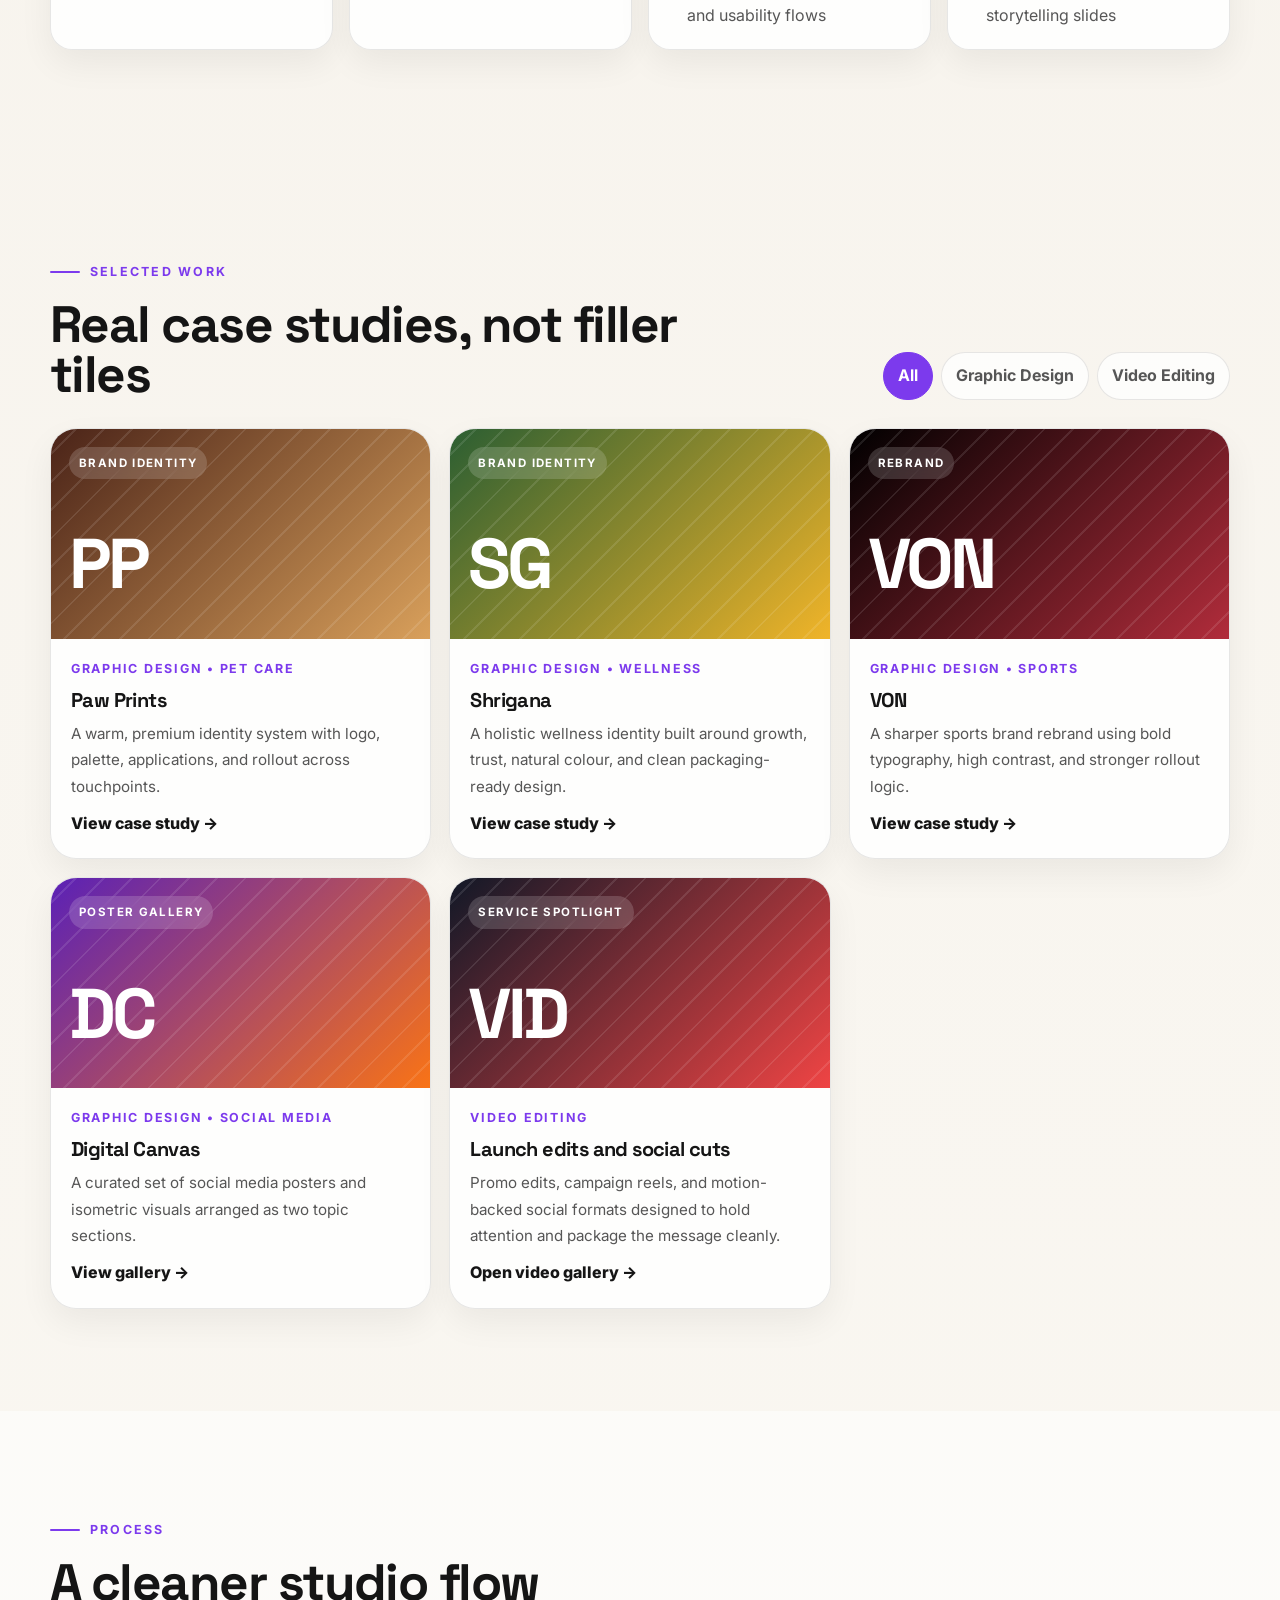
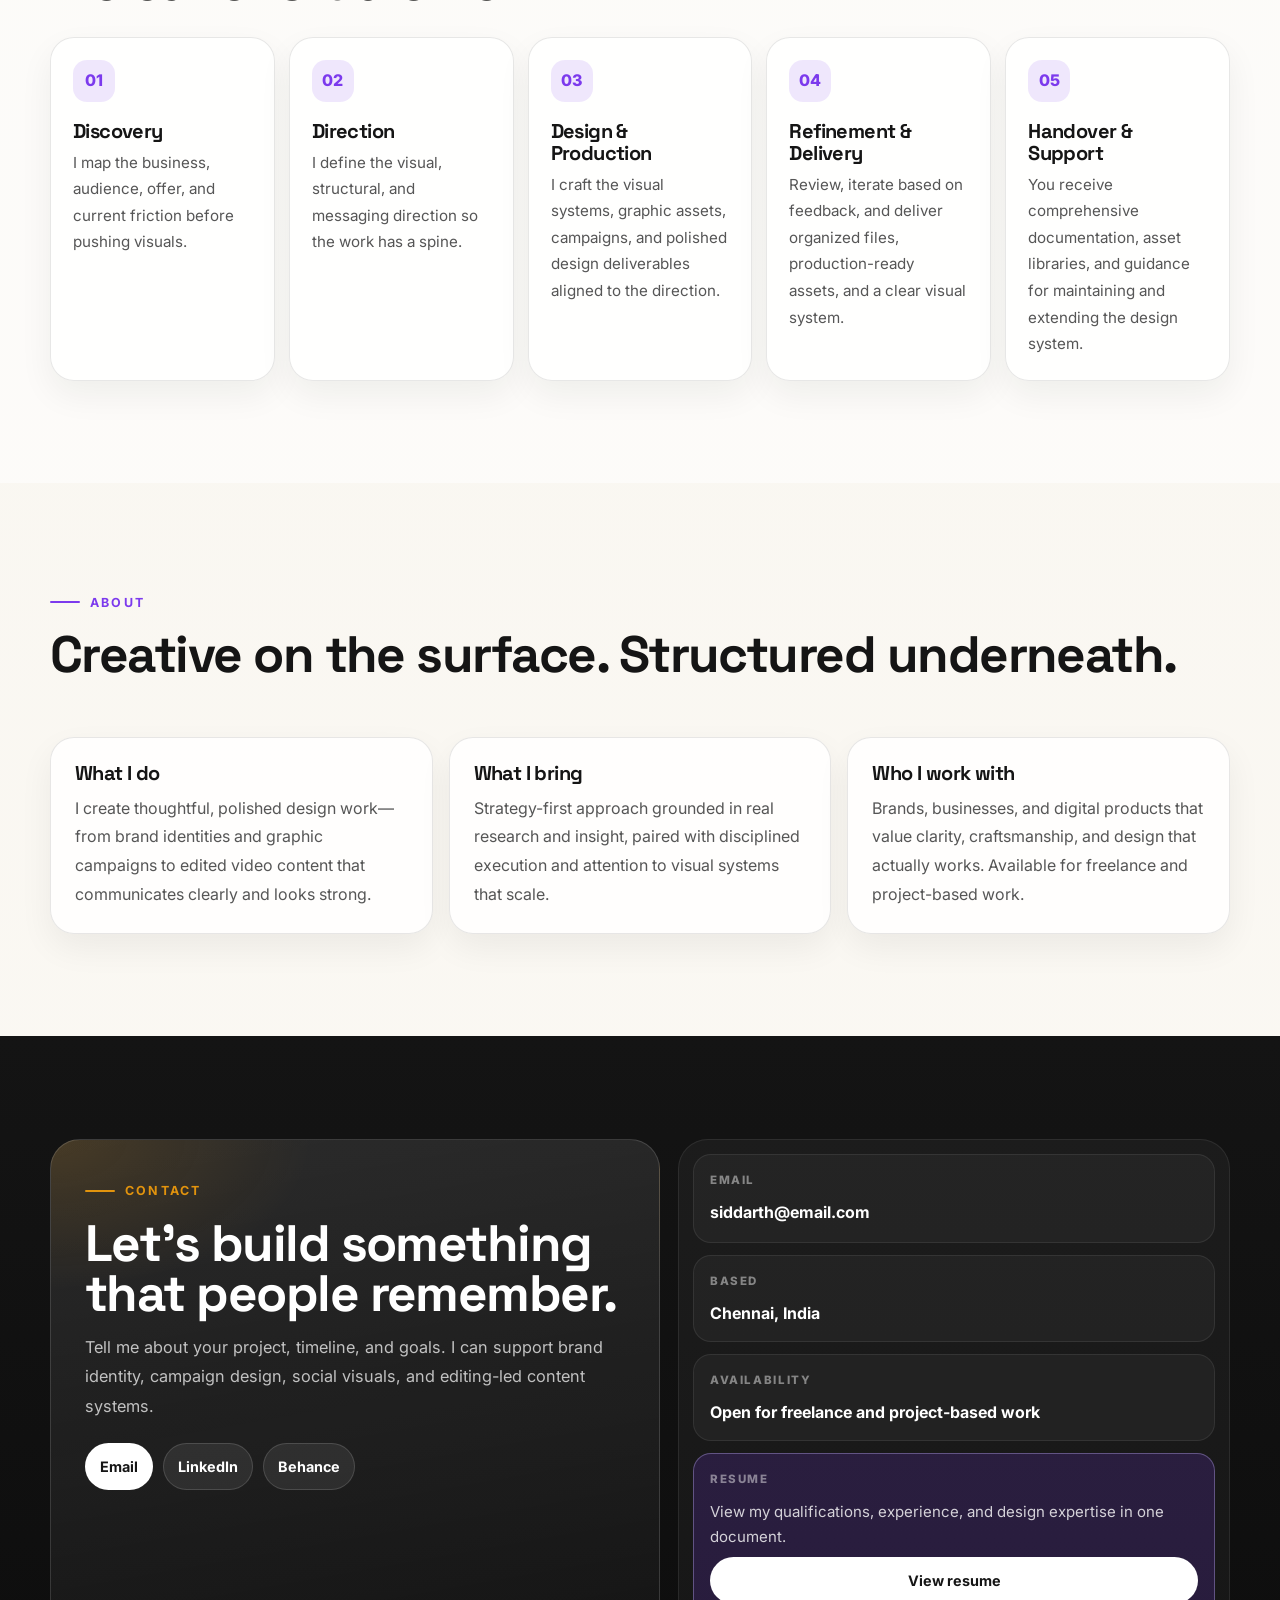
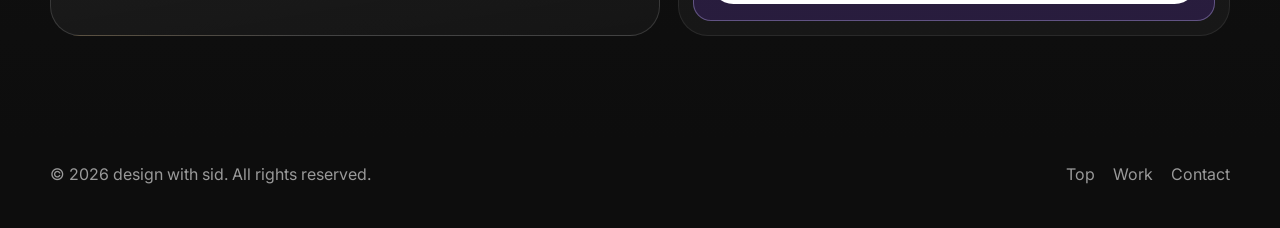
==== commit ebd39a2f: "commit" ====
--- a/index.html
+++ b/index.html
@@ -3,8 +3,8 @@
 <head>
   <meta charset="utf-8" />
   <meta name="viewport" content="width=device-width,initial-scale=1" />
-  <title>Siddarth — Creative Designer Portfolio</title>
-  <meta name="description" content="Siddarth is a designer specializing in graphic design, brand identity, and video editing. Explore comprehensive case studies and design work." />
+  <title>Design with Sid - Creative Design Portfolio</title>
+  <meta name="description" content="design with sid specializes in graphic design, brand identity, and video editing. Explore comprehensive case studies and design work." />
   <link rel="preconnect" href="https://fonts.googleapis.com">
   <link rel="preconnect" href="https://fonts.gstatic.com" crossorigin>
   <link href="https://fonts.googleapis.com/css2?family=Inter:wght@400;500;600;700;800&family=Space+Grotesk:wght@500;700&display=swap" rel="stylesheet">
@@ -15,14 +15,9 @@
   <a class="skip-link" href="#main-content">Skip to main content</a>
   <header class="topbar">
     <div class="wrap topbar__row">
-      <a class="brand" href="#home" data-jump="#home" aria-label="Siddarth Home">
-
-        <span class="brand__text">
-          <span class="brand__name">Siddarth</span>
-          <span class="brand__sub">Designer</span>
-        </span>
+      <a class="brand" href="#home" data-jump="#home" aria-label="design with sid Home">
+        <img src="assests/img/logo.svg" alt="design with sid logo" style="height: 48px; width: auto;">
       </a>
-
       <button class="menuBtn" type="button" data-menu-btn aria-controls="siteNav" aria-expanded="false">
         <span class="menuBtn__line"></span>
         <span class="menuBtn__line"></span>
@@ -62,21 +57,20 @@
       <div class="hero__glow hero__glow--two" aria-hidden="true"></div>
       <div class="wrap hero__grid">
         <div class="hero__content reveal">
-          <p class="eyebrow">Brand identity • Graphic design • Video editing</p>
-          <h1 class="hero__title">Creative work that gives brands a sharper presence online.</h1>
+          <p class="eyebrow">Hello There!</p>
+          <h1 class="hero__title">I'm <span class="highlight">sid</span>,<br>Creative Designer</h1>
           <p class="hero__lead">
-            I'm Siddarth, a designer creating thoughtful visual experiences and digital narratives.
-            I design identities, create campaigns, develop video content, and craft visual systems for brands.
+            Creating thoughtful visual experiences and digital narratives. I design identities, create campaigns, develop video content, and craft visual systems for brands.
           </p>
 
           <div class="hero__actions">
             <a class="btn btn--primary" href="#work" data-jump="#work">View selected work</a>
-            <a class="btn btn--ghost" href="#contact" data-jump="#contact">Start a project</a>
+            <a class="btn btn--ghost" href="#contact" data-jump="#contact">Get in touch</a>
           </div>
 
           <div class="hero__stats">
             <div class="stat">
-              <span class="stat__num">5</span>
+              <span class="stat__num">6</span>
               <span class="stat__label">design projects</span>
             </div>
             <div class="stat">
@@ -84,29 +78,16 @@
               <span class="stat__label">core services</span>
             </div>
             <div class="stat">
-              <span class="stat__num">Brand → Real</span>
-              <span class="stat__label">design-to-output pipeline</span>
-            </div>
-          </div>
-        </div>
-
-        <div class="heroPanel reveal reveal--delay1">
-          <div class="heroPanel__top">
-            <span class="heroPanel__tag">Selected focus</span>
-            <h2>Multiple disciplines. One vision.</h2>
-            <p>A collection of design work showcasing brand identity, graphic design, and visual storytelling.</p>
-          </div>
-          <div class="heroPanel__list">
-            <article class="heroMiniCard">
-              <span class="heroMiniCard__meta">Graphic Design</span>
-              <strong>Pāw Prints, Shrigana, VON, Digital Canvas</strong>
-              <p>Identity design, colour systems, packaging, campaigns, signage, and rollout assets.</p>
-            </article>
-            <article class="heroMiniCard">
-              <span class="heroMiniCard__meta">Video Editing</span>
-              <strong>Launch Edits & Social Cuts</strong>
-              <p>Promo reels, campaign content, motion-led visuals, and platform-ready video formats.</p>
-            </article>
+              <span class="stat__num">100%</span>
+              <span class="stat__label">client focused</span>
+            </div>
+          </div>
+        </div>
+
+        <div class="hero__image reveal reveal--delay1">
+          <div class="hero__imageWrapper">
+            <div class="hero__imageBg" aria-hidden="true"></div>
+            <img src="assests/img/profile.jpg" alt="sid - Creative Designer" class="hero__profileImage">
           </div>
         </div>
       </div>
@@ -137,7 +118,6 @@
               <li>Brand guidelines and asset kits</li>
               <li>Campaign visuals and social graphics</li>
             </ul>
-            <a class="projectCard__ctaLink" href="social-media-posters.html">Open Digital Canvas →</a>
           </article>
 
           <article class="serviceCard reveal reveal--delay1">
@@ -149,7 +129,28 @@
               <li>Motion design and transitions</li>
               <li>Creative packaging for content</li>
             </ul>
-            <a class="projectCard__ctaLink" href="video-editing-gallery.html">Open video gallery →</a>
+          </article>
+
+          <article class="serviceCard reveal reveal--delay2">
+            <span class="serviceCard__icon">⚙</span>
+            <h3>UI Kit Design</h3>
+            <p>Design systems, scalable UI kits, and component libraries built for consistency, speed, and product growth.</p>
+            <ul>
+              <li>Design systems and reusable components</li>
+              <li>Figma UI kits and developer-ready assets</li>
+              <li>Interaction states, variants, and usability flows</li>
+            </ul>
+          </article>
+
+          <article class="serviceCard reveal reveal--delay3">
+            <span class="serviceCard__icon">📊</span>
+            <h3>Presentation Design</h3>
+            <p>High-impact presentations designed to communicate ideas clearly, tell compelling stories, and win stakeholders.</p>
+            <ul>
+              <li>Pitch decks and investor presentations</li>
+              <li>Corporate and sales presentations</li>
+              <li>Data visualization and storytelling slides</li>
+            </ul>
           </article>
         </div>
       </div>
@@ -214,7 +215,7 @@
           <a class="projectCard reveal" data-tags="graphic-design" href="social-media-posters.html">
             <div class="projectCard__visual projectCard__visual--posters">
               <span class="projectCard__badge">Poster Gallery</span>
-              <div class="projectCard__mark">SM</div>
+              <div class="projectCard__mark">DC</div>
             </div>
             <div class="projectCard__body">
               <p class="projectCard__meta">Graphic design • Social media</p>
@@ -223,6 +224,19 @@
               <span class="projectCard__cta">View gallery →</span>
             </div>
           </a>
+<!-- 
+          <a class="projectCard reveal reveal--delay1" data-tags="graphic-design" href="report-designs.html">
+            <div class="projectCard__visual projectCard__visual--reports">
+              <span class="projectCard__badge">Editorial Design</span>
+              <div class="projectCard__mark">RP</div>
+            </div>
+            <div class="projectCard__body">
+              <p class="projectCard__meta">Graphic design • Reports</p>
+              <h3>Report Design Portfolio</h3>
+              <p>A clean, narrative-led collection of annual report covers, spreads, and data-rich layouts.</p>
+              <span class="projectCard__cta">View report page →</span>
+            </div>
+          </a> -->
 
           <a class="projectCard reveal reveal--delay1" data-tags="video-editing" href="video-editing-gallery.html">
             <div class="projectCard__visual projectCard__visual--video">
@@ -341,7 +355,7 @@
 
           <div class="contactPanel__card">
             <span class="contactInfo__label">Based</span>
-            <strong>UK / Remote</strong>
+            <strong>Chennai, India</strong>
           </div>
 
           <div class="contactPanel__card">
@@ -350,10 +364,10 @@
           </div>
 
           <div class="contactPanel__card contactPanel__card--cta">
-            <span class="contactInfo__label">Preferred workflow</span>
-            <p>Share your brief and references, and I will reply with a direction and next steps.</p>
-            <a href="mailto:siddarth@email.com" class="btn btn--light btn--icon">
-              <span>Send project brief</span>
+            <span class="contactInfo__label">Resume</span>
+            <p>View my qualifications, experience, and design expertise in one document.</p>
+            <a href="resume.html" class="btn btn--light btn--icon">
+              <span>View resume</span>
             </a>
           </div>
         </aside>
@@ -363,7 +377,7 @@
 
   <footer class="footer">
     <div class="wrap footer__row">
-      <p>© <span data-year></span> Siddarth. All rights reserved.</p>
+      <p>© <span data-year></span> design with sid. All rights reserved.</p>
       <div class="footer__links">
         <a href="#home" data-jump="#home">Top</a>
         <a href="#work" data-jump="#work">Work</a>
--- a/style.css
+++ b/style.css
@@ -172,6 +172,17 @@
 .hero__lead{max-width:62ch;color:var(--ink-soft);font-size:1.06rem;line-height:1.85;margin-top:18px}
 .hero__actions{display:flex;gap:12px;flex-wrap:wrap;margin-top:28px}
 .hero__stats{display:flex;gap:14px;flex-wrap:wrap;margin-top:34px}
+.hero__image{position:relative;display:flex;align-items:center;justify-content:center;min-height:400px}
+.hero__imageWrapper{position:relative;width:100%;max-width:340px;aspect-ratio:1;margin:0 auto}
+.hero__imageBg{
+  position:absolute;inset:0;border-radius:50%;background:linear-gradient(135deg, var(--accent), var(--accent-2));
+  opacity:.15;filter:blur(1px)
+}
+.hero__profileImage{
+  position:relative;width:100%;height:100%;object-fit:cover;border-radius:50%;
+  box-shadow:0 30px 60px rgba(124,58,237,.2)
+}
+.highlight{color:var(--accent);font-weight:800}
 .stat{
   min-width:150px;padding:16px 18px;border-radius:18px;background:rgba(255,255,255,.72);
   border:1px solid var(--line);box-shadow:var(--shadow-soft)
@@ -214,7 +225,7 @@
 .valueStrip__item{padding:10px 12px;border-radius:16px;background:rgba(255,255,255,.75);font-weight:600;color:var(--ink-soft);font-size:.92rem}
 .valueStrip__item span{display:block;color:var(--accent);font-size:.72rem;font-weight:800;letter-spacing:.14em;text-transform:uppercase;margin-bottom:4px}
 
-.serviceGrid{display:grid;grid-template-columns:repeat(2,1fr);gap:16px}
+.serviceGrid{display:grid;grid-template-columns:repeat(4,1fr);gap:16px}
 .serviceCard{
   padding:20px;border-radius:22px;background:rgba(255,255,255,.84);border:1px solid var(--line);
   box-shadow:var(--shadow-soft);transition:all .18s ease;display:flex;flex-direction:column;gap:12px
@@ -277,6 +288,7 @@
 .projectCard__visual--web{background:linear-gradient(135deg, #0f172a, #0ea5e9)}
 .projectCard__visual--video{background:linear-gradient(135deg, #111827, #ef4444)}
 .projectCard__visual--posters{background:linear-gradient(135deg, #5b21b6, #f97316)}
+.projectCard__visual--reports{background:linear-gradient(135deg, #0f172a, #475569 52%, #d97706)}
 
 .posterGrid{display:grid;grid-template-columns:repeat(4,1fr);gap:16px}
 .posterCard{
@@ -364,6 +376,7 @@
 
 @media (max-width: 920px){
   .hero__grid,.contactWrap{grid-template-columns:1fr}
+  .hero__image{min-height:300px}
   .valueStrip__row{grid-template-columns:1fr 1fr}
   .contactIntro{padding:28px}
   .contactPanel{padding:10px}
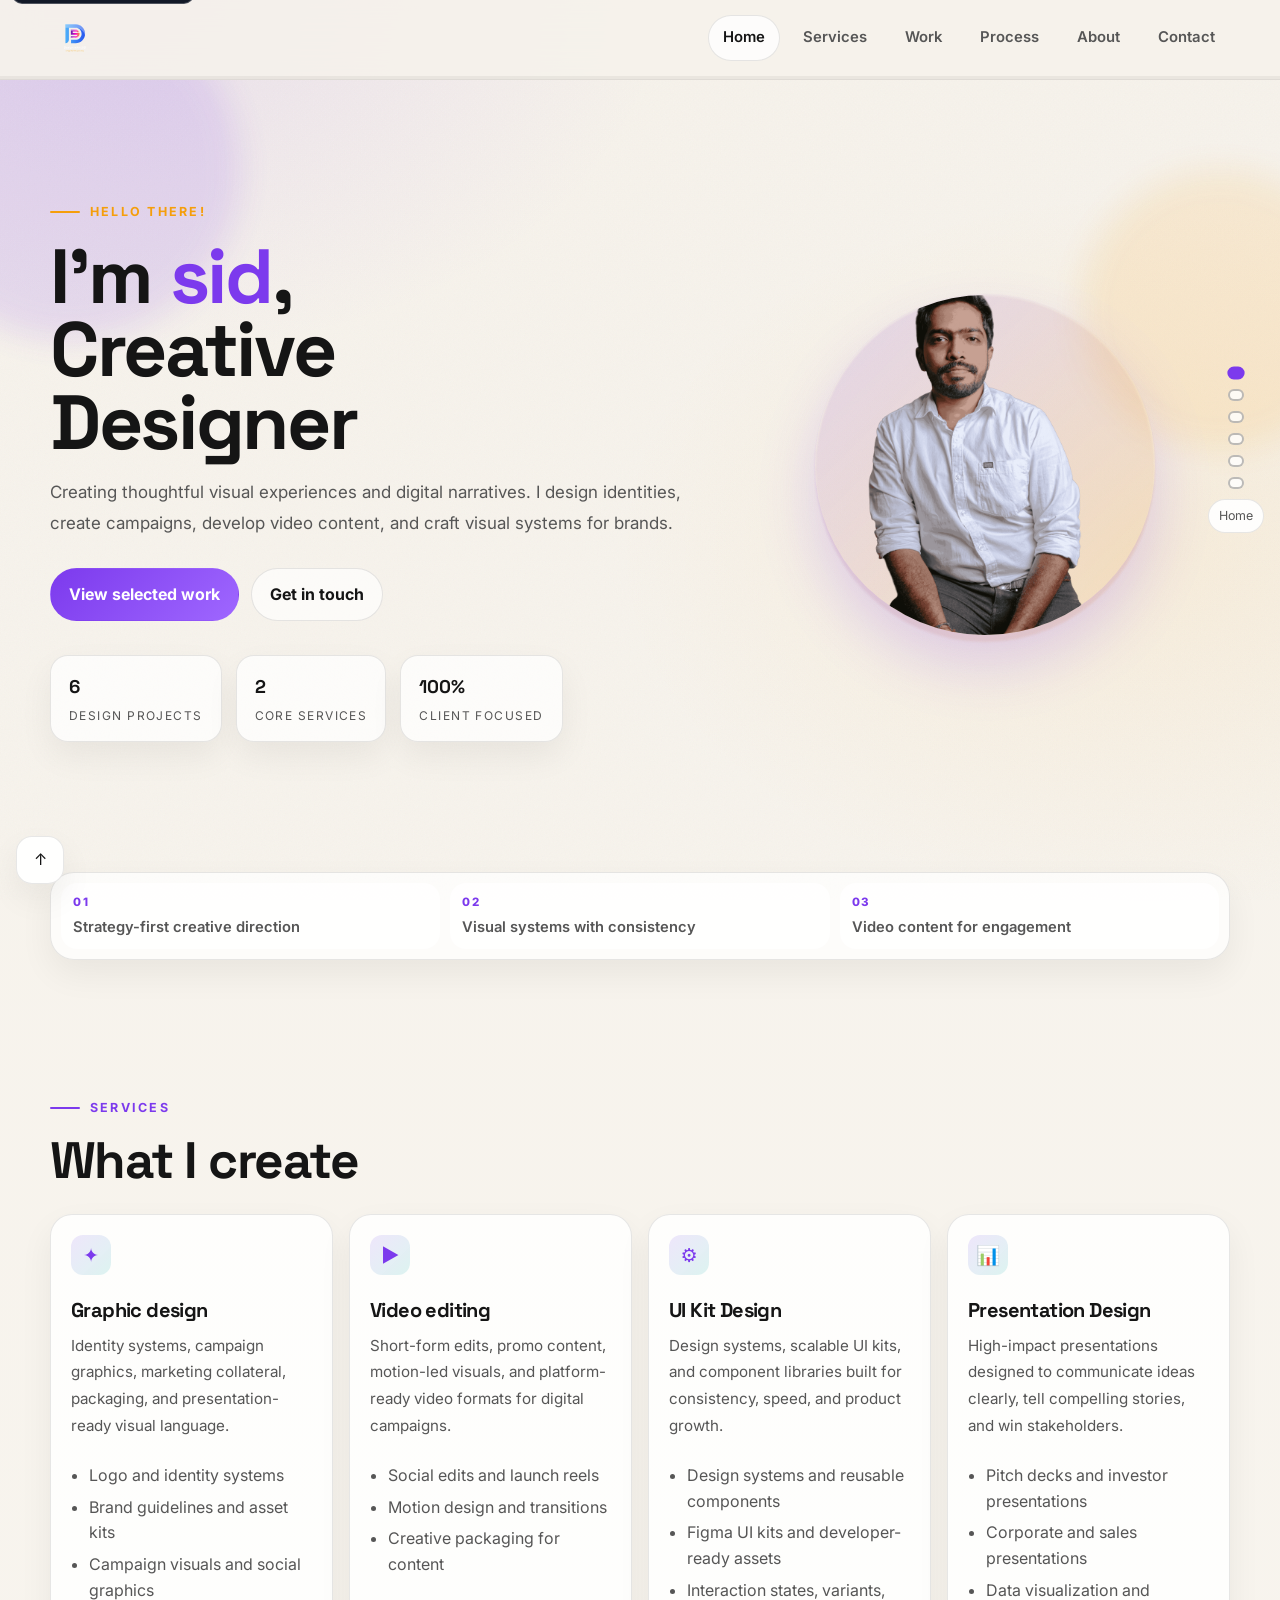
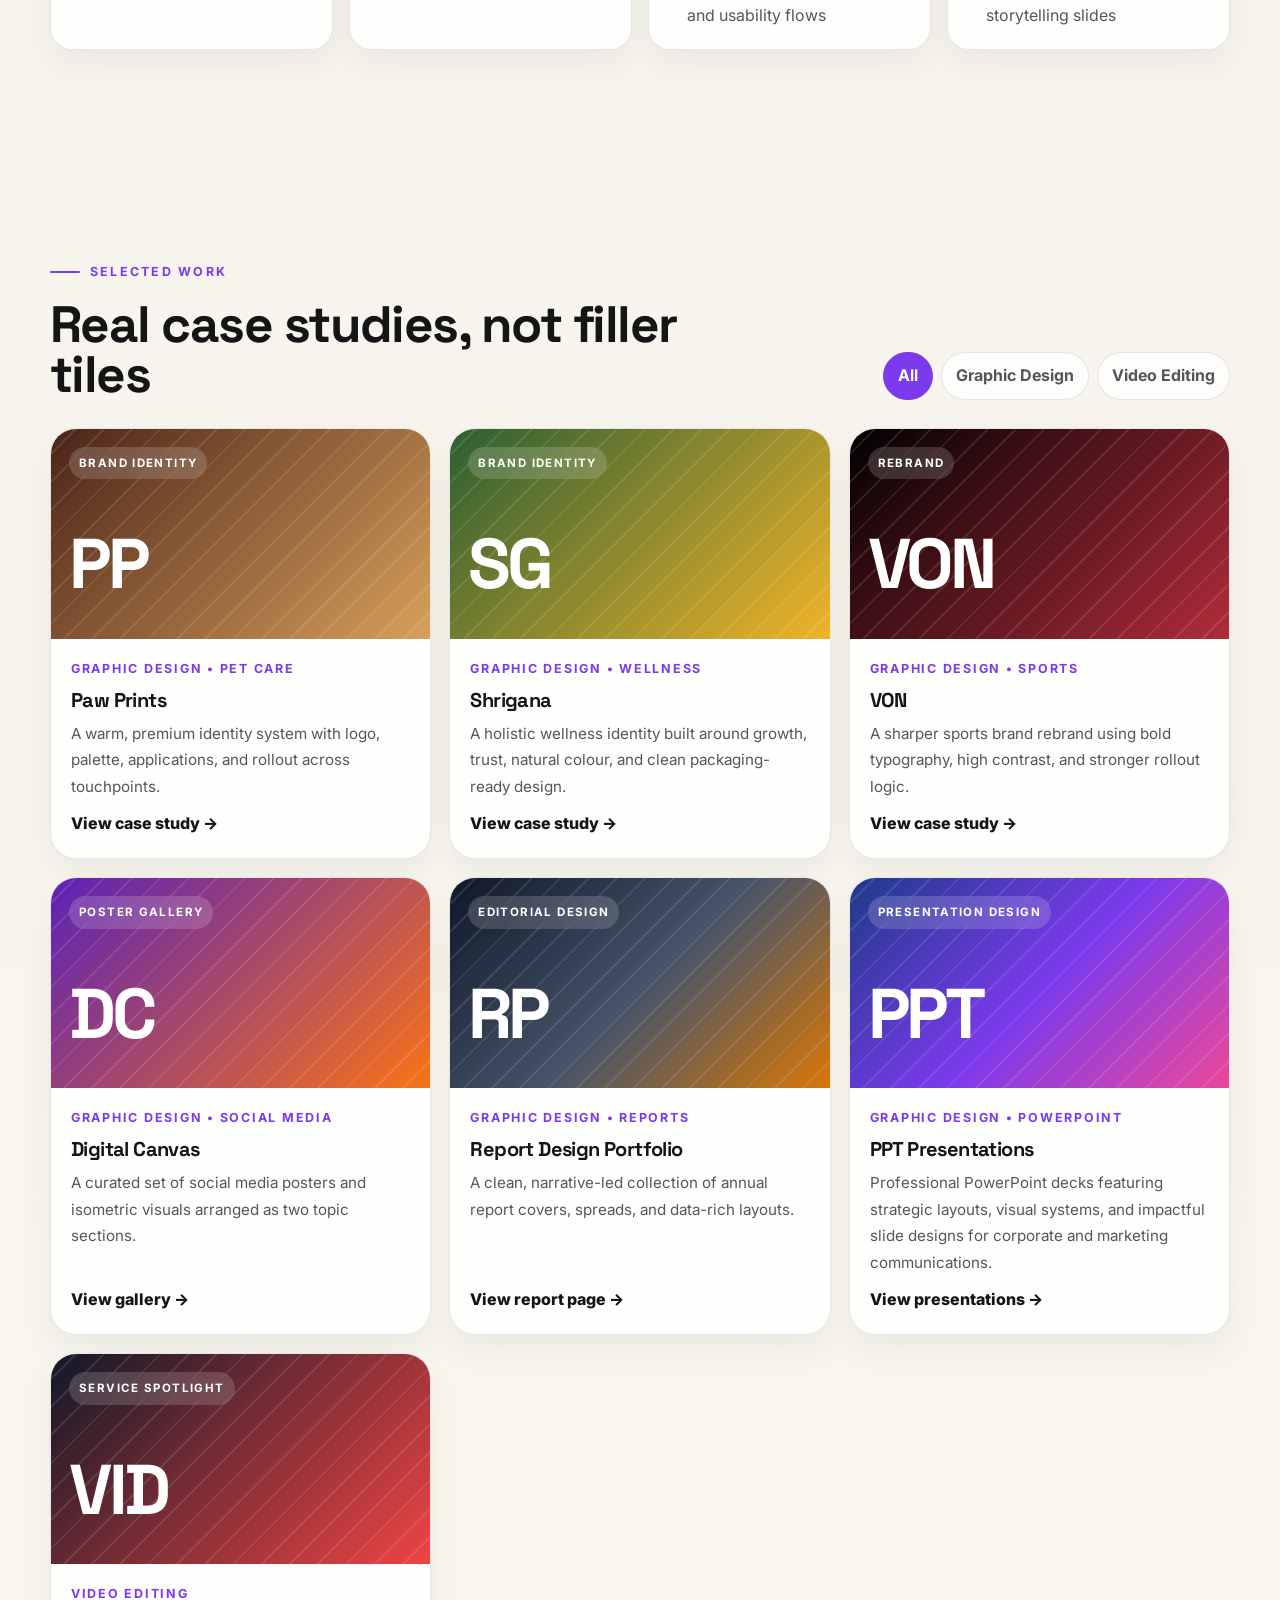
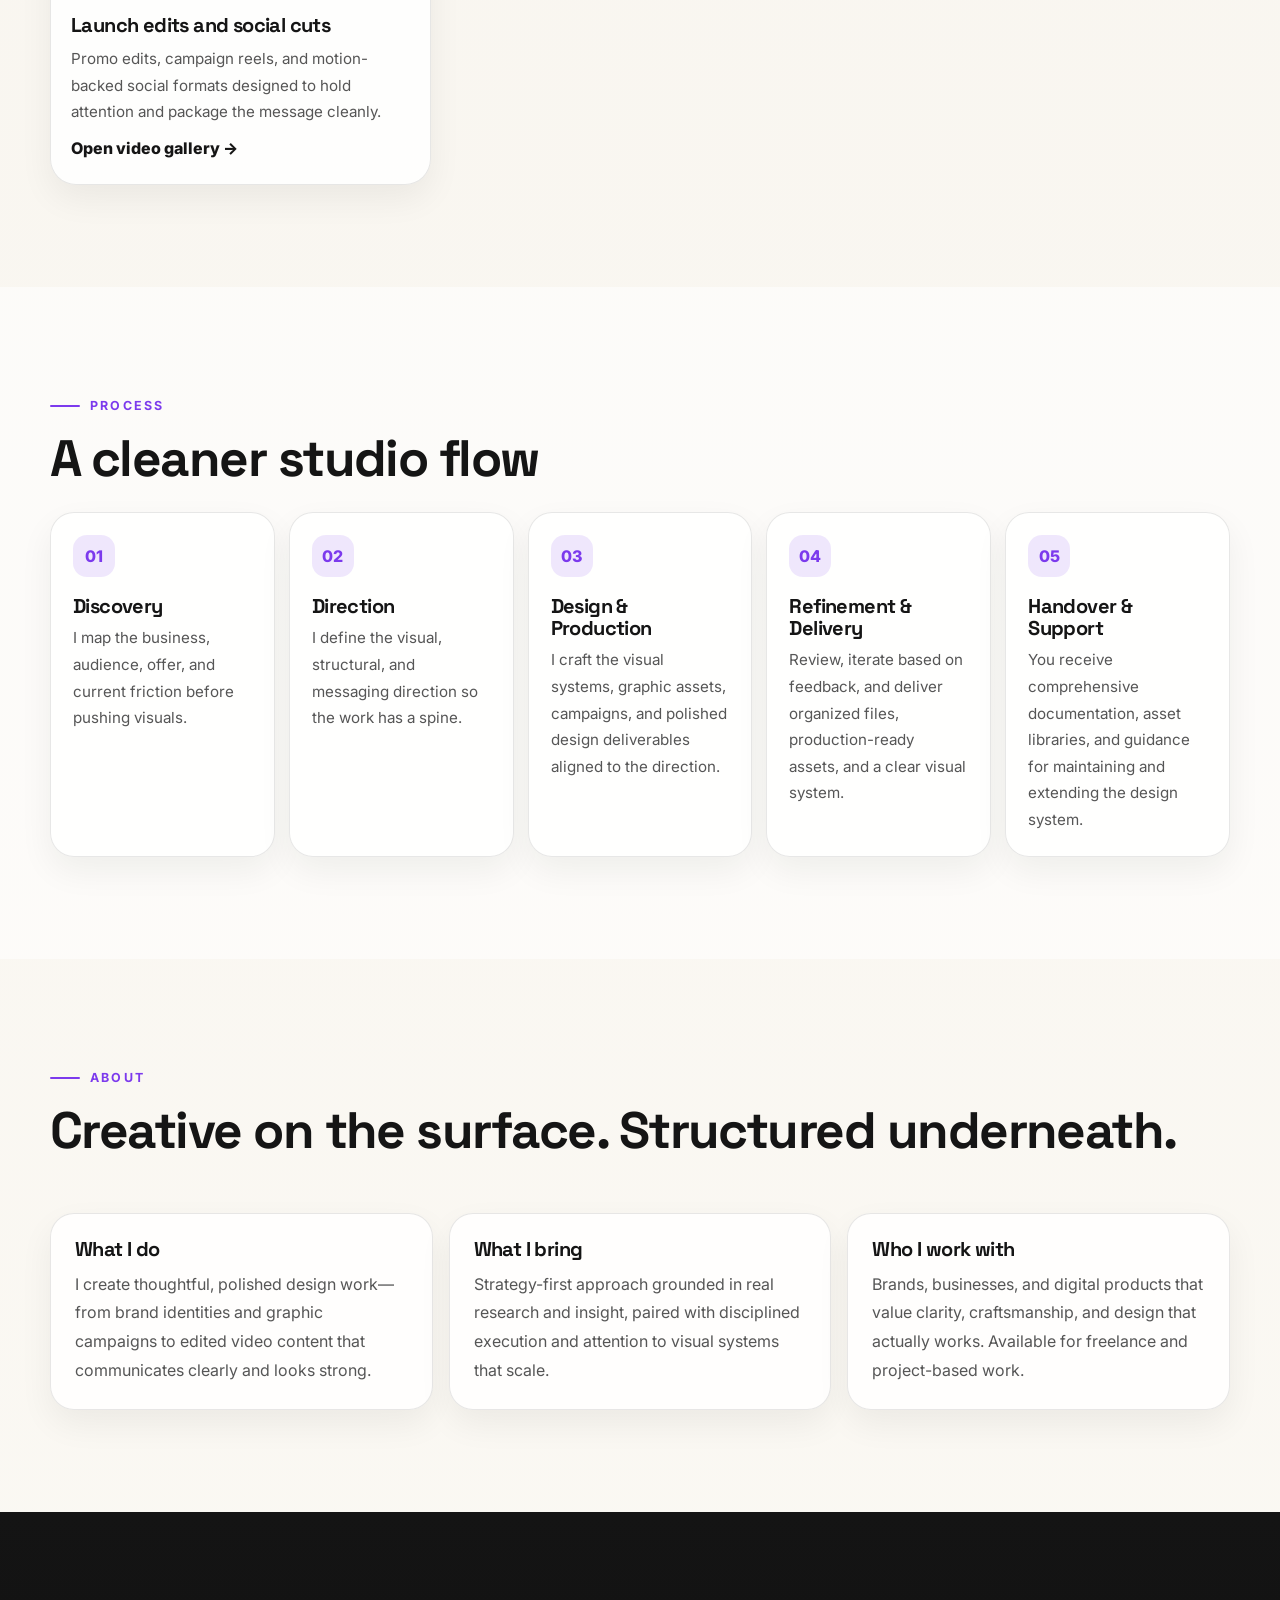
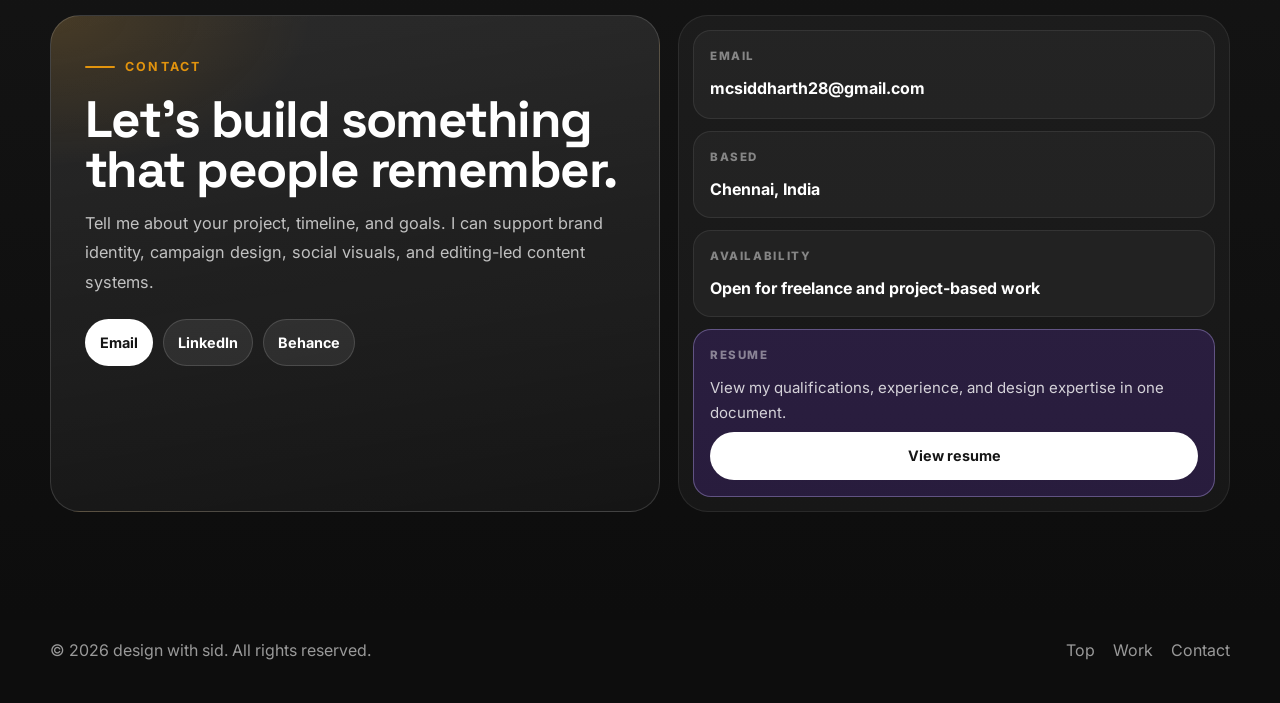
==== commit aac90942: "commit" ====
--- a/index.html
+++ b/index.html
@@ -87,7 +87,7 @@
         <div class="hero__image reveal reveal--delay1">
           <div class="hero__imageWrapper">
             <div class="hero__imageBg" aria-hidden="true"></div>
-            <img src="assests/img/profile.jpg" alt="sid - Creative Designer" class="hero__profileImage">
+            <img src="assests/img/Sid.png" alt="sid - Creative Designer" class="hero__profileImage">
           </div>
         </div>
       </div>
@@ -224,7 +224,7 @@
               <span class="projectCard__cta">View gallery →</span>
             </div>
           </a>
-<!-- 
+
           <a class="projectCard reveal reveal--delay1" data-tags="graphic-design" href="report-designs.html">
             <div class="projectCard__visual projectCard__visual--reports">
               <span class="projectCard__badge">Editorial Design</span>
@@ -236,9 +236,22 @@
               <p>A clean, narrative-led collection of annual report covers, spreads, and data-rich layouts.</p>
               <span class="projectCard__cta">View report page →</span>
             </div>
-          </a> -->
-
-          <a class="projectCard reveal reveal--delay1" data-tags="video-editing" href="video-editing-gallery.html">
+          </a>
+
+          <a class="projectCard reveal reveal--delay2" data-tags="graphic-design" href="ppt-presentations.html">
+            <div class="projectCard__visual projectCard__visual--presentations">
+              <span class="projectCard__badge">Presentation Design</span>
+              <div class="projectCard__mark">PPT</div>
+            </div>
+            <div class="projectCard__body">
+              <p class="projectCard__meta">Graphic design • PowerPoint</p>
+              <h3>PPT Presentations</h3>
+              <p>Professional PowerPoint decks featuring strategic layouts, visual systems, and impactful slide designs for corporate and marketing communications.</p>
+              <span class="projectCard__cta">View presentations →</span>
+            </div>
+          </a>
+
+          <a class="projectCard reveal reveal--delay3" data-tags="video-editing" href="video-editing-gallery.html">
             <div class="projectCard__visual projectCard__visual--video">
               <span class="projectCard__badge">Service Spotlight</span>
               <div class="projectCard__mark">VID</div>
@@ -335,13 +348,13 @@
           <p class="sectionLead sectionLead--light">Tell me about your project, timeline, and goals. I can support brand identity, campaign design, social visuals, and editing-led content systems.</p>
 
           <div class="contactActions contactActions--social">
-            <a href="mailto:siddarth@email.com" class="btn btn--light btn--icon">
+            <a href="mailto:mcsiddharth28@gmail.com" class="btn btn--light btn--icon">
               <span>Email</span>
             </a>
-            <a href="https://linkedin.com/in/siddarth" target="_blank" rel="noopener noreferrer" class="btn btn--ghost-light btn--icon" aria-label="LinkedIn">
+            <a href="https://www.linkedin.com/in/siddharth-m-889211180?utm_source=share_via&utm_content=profile&utm_medium=member_ios" target="_blank" rel="noopener noreferrer" class="btn btn--ghost-light btn--icon" aria-label="LinkedIn">
               <span>LinkedIn</span>
             </a>
-            <a href="https://behance.net/siddarth" target="_blank" rel="noopener noreferrer" class="btn btn--ghost-light btn--icon" aria-label="Behance">
+            <a href="https://www.behance.net/siddharthsid1" target="_blank" rel="noopener noreferrer" class="btn btn--ghost-light btn--icon" aria-label="Behance">
               <span>Behance</span>
             </a>
           </div>
@@ -350,7 +363,7 @@
         <aside class="contactPanel reveal reveal--delay1" aria-label="Contact details">
           <div class="contactPanel__card">
             <span class="contactInfo__label">Email</span>
-            <a class="contactPanel__link" href="mailto:siddarth@email.com">siddarth@email.com</a>
+            <a class="contactPanel__link" href="mailto:mcsiddharth28@gmail.com">mcsiddharth28@gmail.com</a>
           </div>
 
           <div class="contactPanel__card">
--- a/style.css
+++ b/style.css
@@ -289,6 +289,7 @@
 .projectCard__visual--video{background:linear-gradient(135deg, #111827, #ef4444)}
 .projectCard__visual--posters{background:linear-gradient(135deg, #5b21b6, #f97316)}
 .projectCard__visual--reports{background:linear-gradient(135deg, #0f172a, #475569 52%, #d97706)}
+.projectCard__visual--presentations{background:linear-gradient(135deg, #1e3a8a, #7c3aed 52%, #ec4899)}
 
 .posterGrid{display:grid;grid-template-columns:repeat(4,1fr);gap:16px}
 .posterCard{
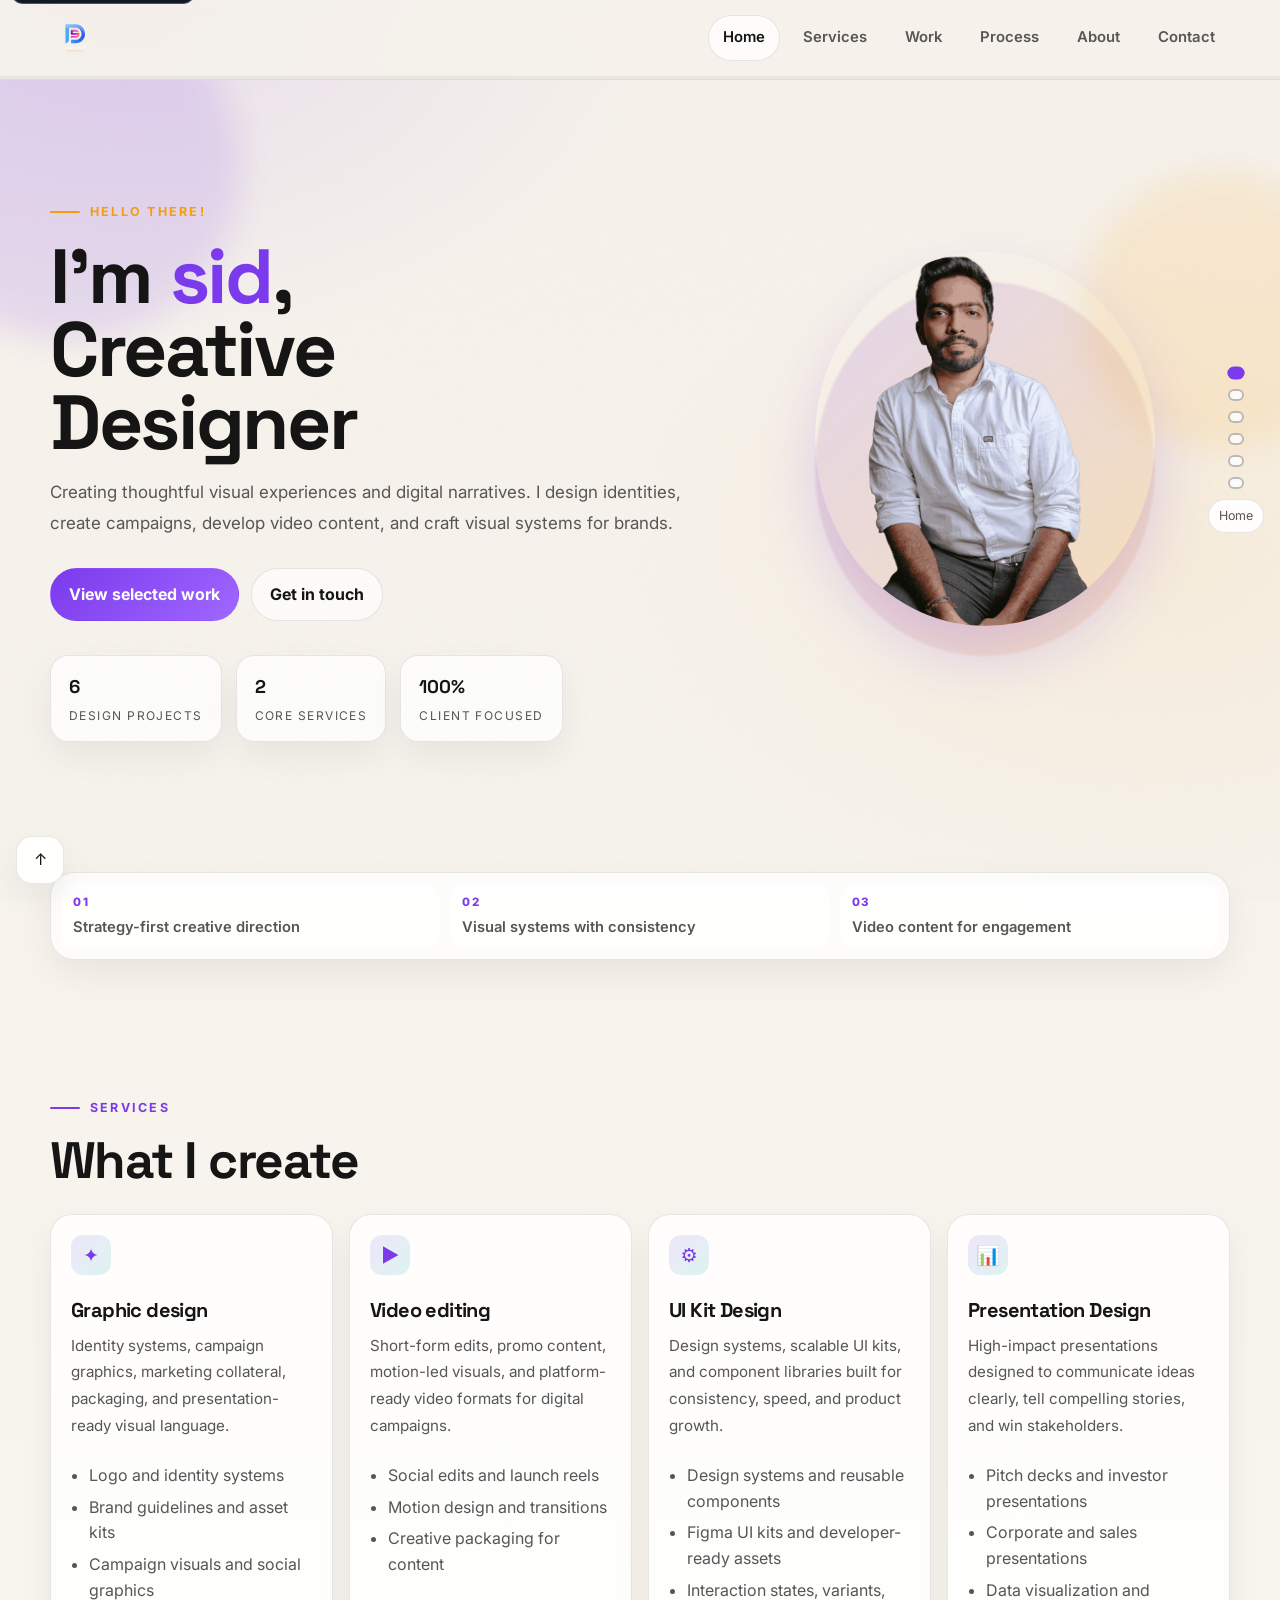
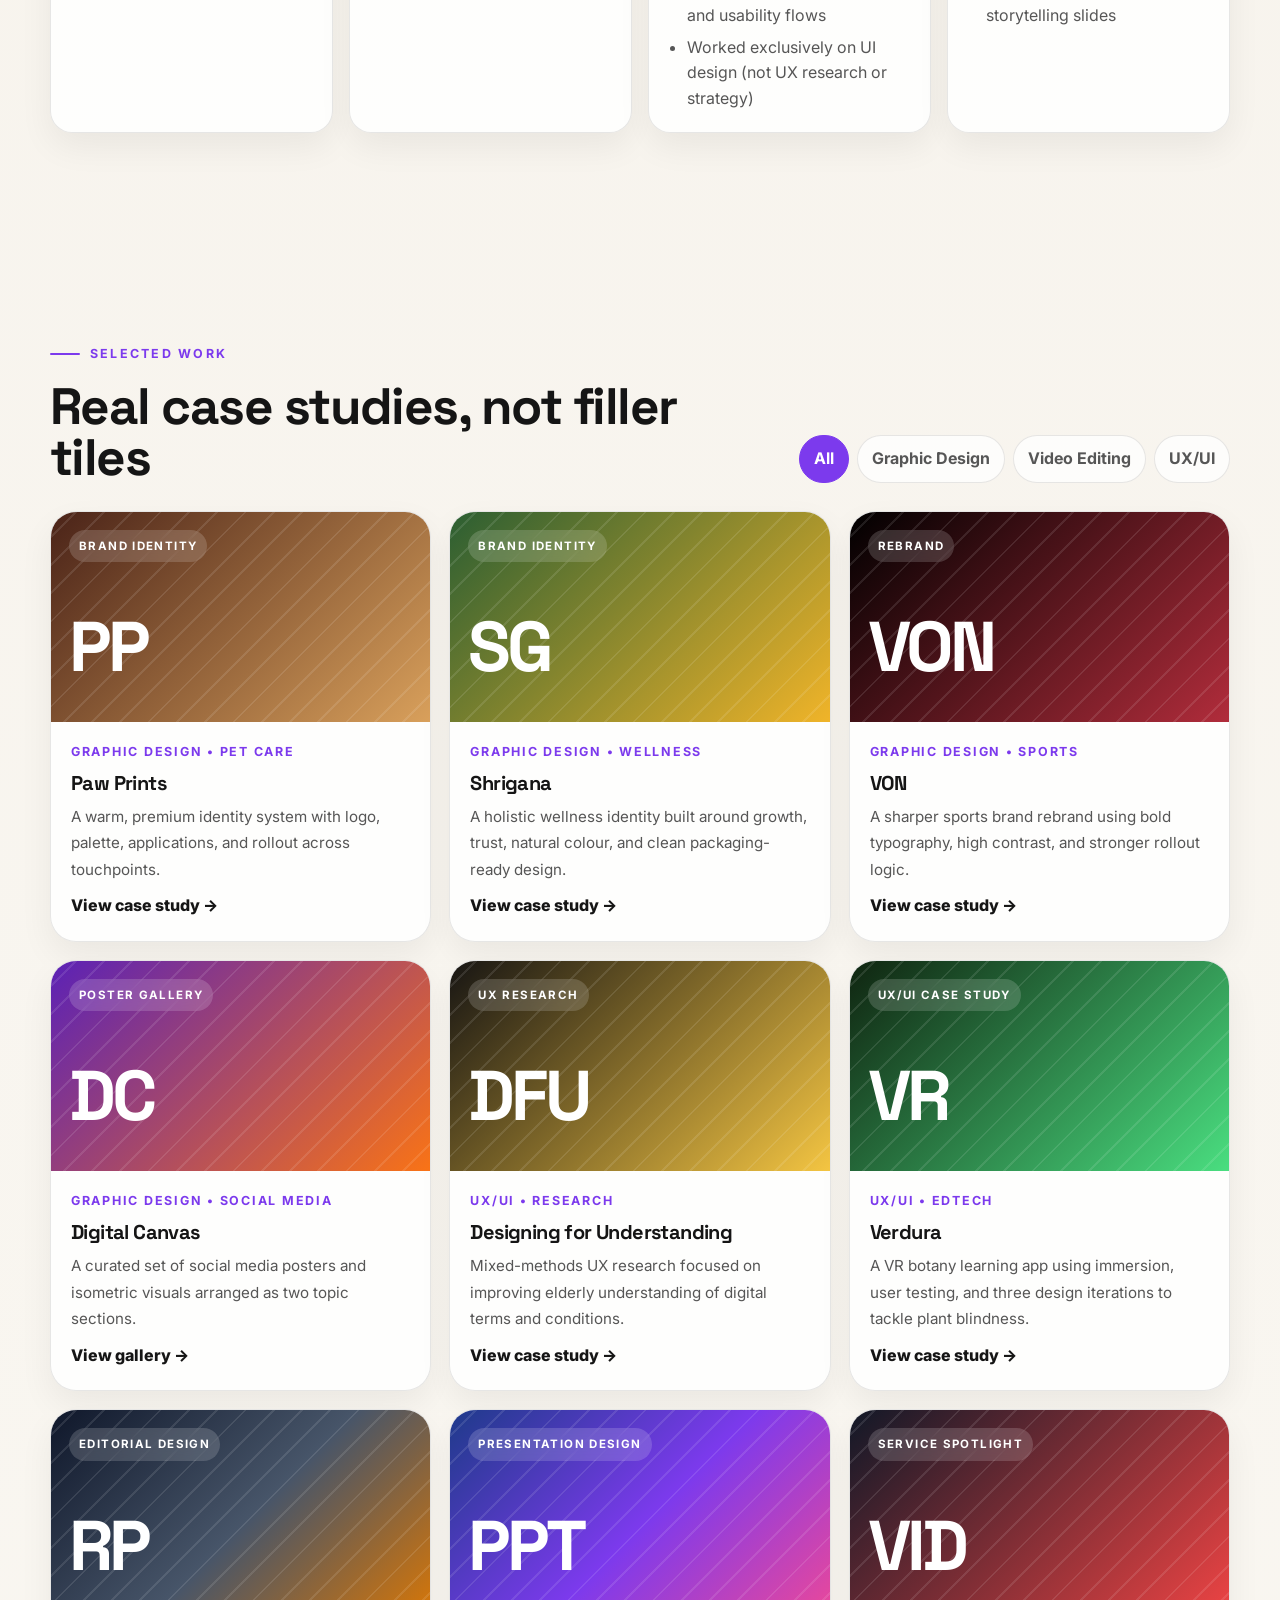
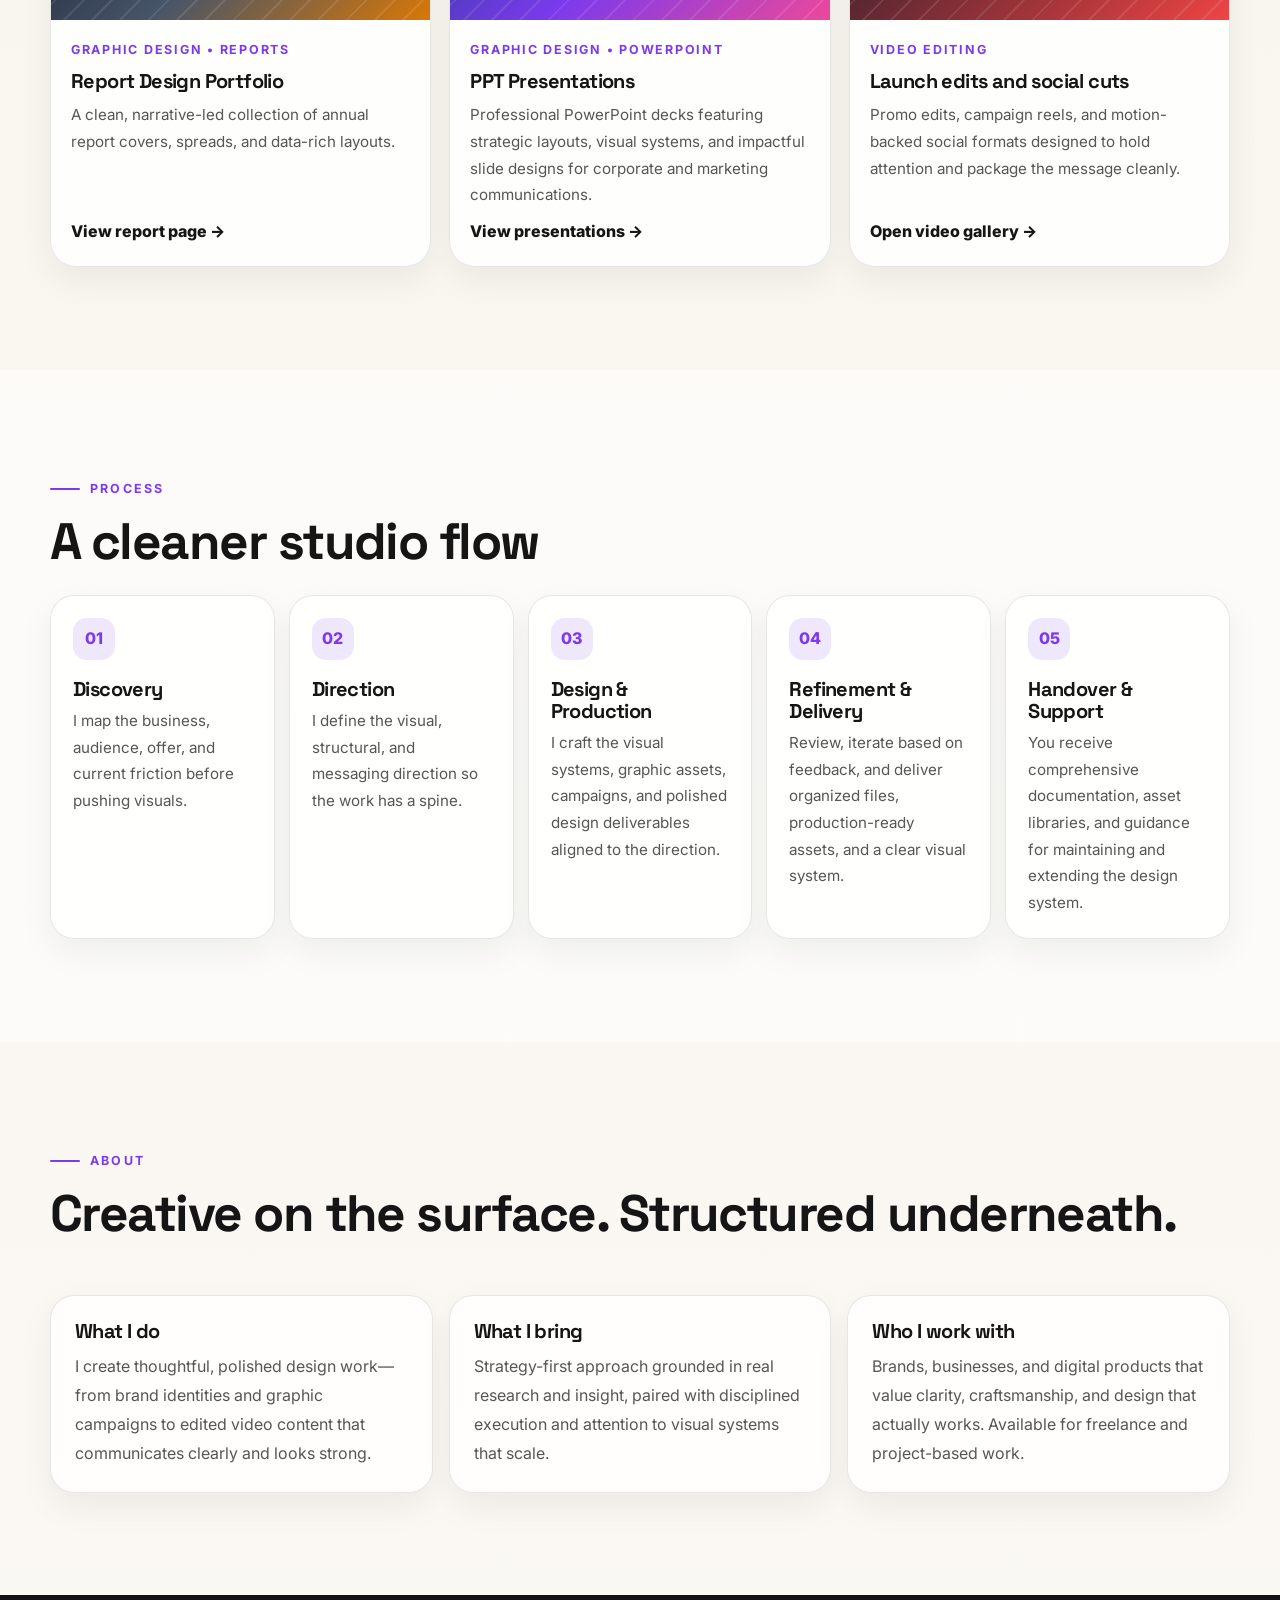
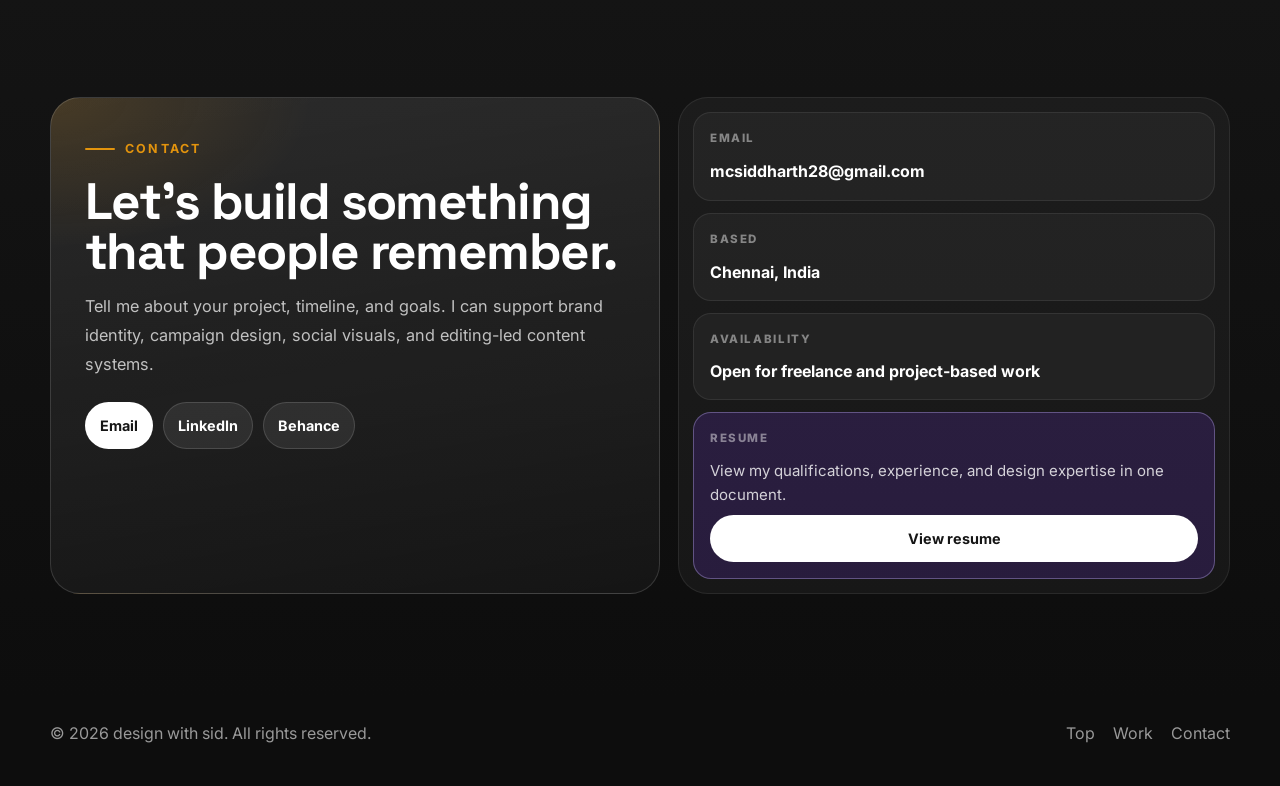
==== commit b4a7ed97: "coomit" ====
--- a/index.html
+++ b/index.html
@@ -139,6 +139,7 @@
               <li>Design systems and reusable components</li>
               <li>Figma UI kits and developer-ready assets</li>
               <li>Interaction states, variants, and usability flows</li>
+              <li>Worked exclusively on UI design (not UX research or strategy)</li>
             </ul>
           </article>
 
@@ -169,6 +170,8 @@
             <button class="filterChip is-active" type="button" data-filter="all" role="tab" aria-selected="true">All</button>
             <button class="filterChip" type="button" data-filter="graphic-design" role="tab" aria-selected="false">Graphic Design</button>
             <button class="filterChip" type="button" data-filter="video-editing" role="tab" aria-selected="false">Video Editing</button>
+            <button class="filterChip" type="button" data-filter="ux-ui" role="tab" aria-selected="false">UX/UI</button>
+
           </div>
         </div>
 
@@ -225,6 +228,35 @@
             </div>
           </a>
 
+
+          
+
+          <a class="projectCard reveal reveal--delay1" data-tags="ux-ui" href="designing-for-understanding.html">
+            <div class="projectCard__visual projectCard__visual--understanding">
+              <span class="projectCard__badge">UX Research</span>
+              <div class="projectCard__mark">DFU</div>
+            </div>
+            <div class="projectCard__body">
+              <p class="projectCard__meta">UX/UI • Research</p>
+              <h3>Designing for Understanding</h3>
+              <p>Mixed-methods UX research focused on improving elderly understanding of digital terms and conditions.</p>
+              <span class="projectCard__cta">View case study →</span>
+            </div>
+          </a>
+
+          <a class="projectCard reveal reveal--delay2" data-tags="ux-ui" href="verdura.html">
+            <div class="projectCard__visual projectCard__visual--verdura">
+              <span class="projectCard__badge">UX/UI Case Study</span>
+              <div class="projectCard__mark">VR</div>
+            </div>
+            <div class="projectCard__body">
+              <p class="projectCard__meta">UX/UI • EdTech</p>
+              <h3>Verdura</h3>
+              <p>A VR botany learning app using immersion, user testing, and three design iterations to tackle plant blindness.</p>
+              <span class="projectCard__cta">View case study →</span>
+            </div>
+          </a>
+          
           <a class="projectCard reveal reveal--delay1" data-tags="graphic-design" href="report-designs.html">
             <div class="projectCard__visual projectCard__visual--reports">
               <span class="projectCard__badge">Editorial Design</span>
--- a/style.css
+++ b/style.css
@@ -173,14 +173,14 @@
 .hero__actions{display:flex;gap:12px;flex-wrap:wrap;margin-top:28px}
 .hero__stats{display:flex;gap:14px;flex-wrap:wrap;margin-top:34px}
 .hero__image{position:relative;display:flex;align-items:center;justify-content:center;min-height:400px}
-.hero__imageWrapper{position:relative;width:100%;max-width:340px;aspect-ratio:1;margin:0 auto}
+.hero__imageWrapper{position:relative;width:100%;max-width:340px;aspect-ratio:1;margin:0 auto;overflow:visible;display:flex;align-items:center;justify-content:center}
 .hero__imageBg{
   position:absolute;inset:0;border-radius:50%;background:linear-gradient(135deg, var(--accent), var(--accent-2));
   opacity:.15;filter:blur(1px)
 }
 .hero__profileImage{
-  position:relative;width:100%;height:100%;object-fit:cover;border-radius:50%;
-  box-shadow:0 30px 60px rgba(124,58,237,.2)
+  position:relative;width:110%;height:110%;object-fit:cover;border-radius:50%;
+  box-shadow:0 30px 60px rgba(124,58,237,.2);transform: translateY(-30px);
 }
 .highlight{color:var(--accent);font-weight:800}
 .stat{
